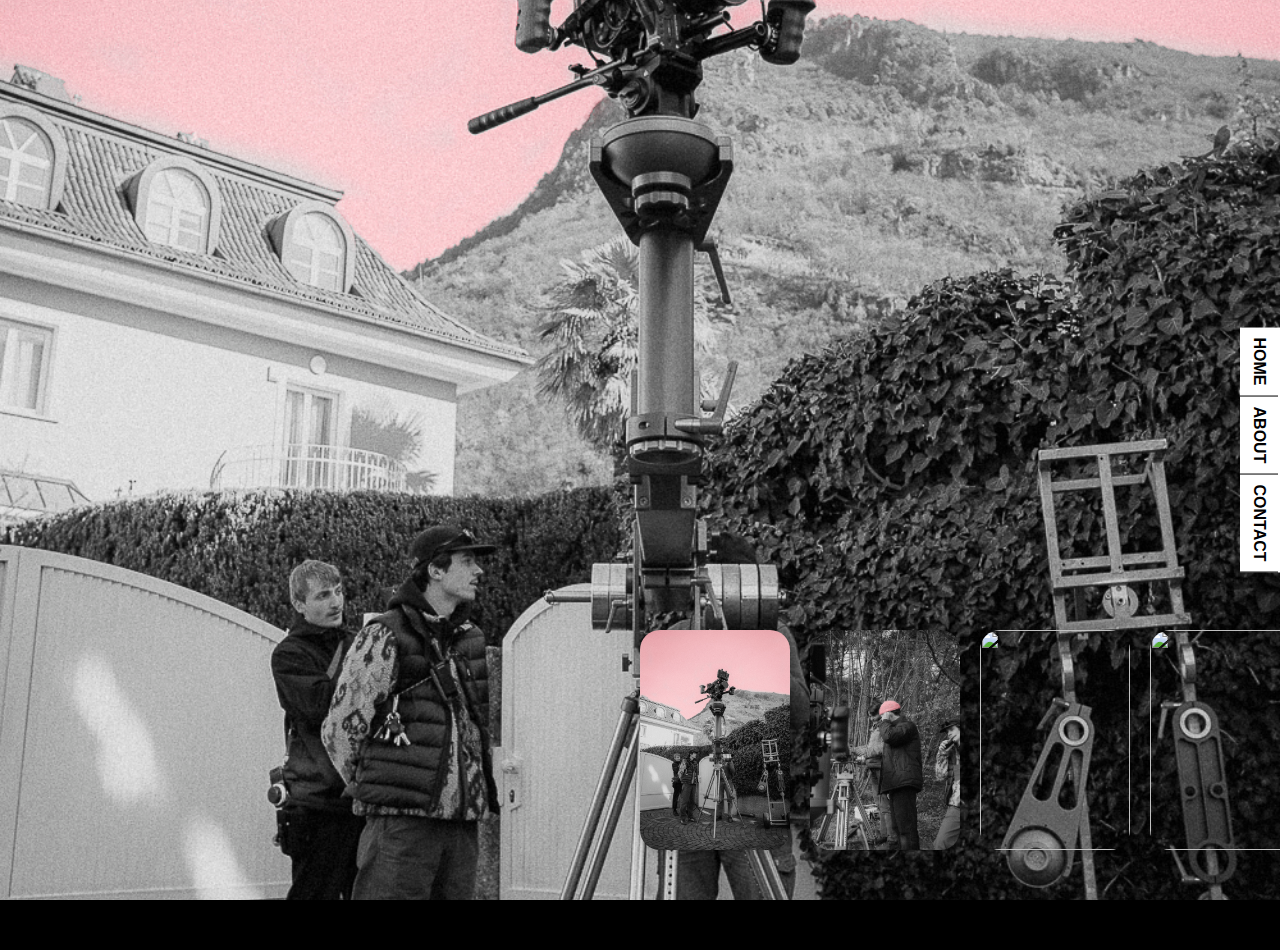
==== FromNowOn/HTML/index.html @ 8e1c519f "Add files via upload" ====
<!DOCTYPE html>
<html lang="en">
<head>
    <meta charset="UTF-8">
    <meta name="viewport" content="width=device-width, initial-scale=1.0">
    <title>Home</title>
    <link rel="stylesheet" href="../CSS/style.css">
    <link rel="icon" href="../IMG/logoFNO.png" type="image/png">
</head>
<body>

    <header>
        <aside class="sidebar">
            <a href="../HTML/index.html">HOME</a>
            <a href="../HTML/about.html">ABOUT</a>
            <a href="../HTML/contact.html">CONTACT</a>
        </aside>
    </header>

    <div class="slider">

        <div class="list">

            <div class="item">
                <img src="../IMG/img1.jpg" alt="">
                <div class="content">
                    <div class="title">MAGIC SLIDER</div>
                    <div class="type">FLOWER</div>
                    <div class="description">
                        Lorem ipsum dolor sit amet consectetur adipisicing elit. Deleniti temporibus quis eum consequuntur voluptate quae doloribus distinctio. Possimus, sed recusandae.
                    </div>
                </div>
            </div>

            <div class="item">
                <img src="../IMG/img2.jpg" alt="">
                <div class="content">
                    <div class="title">MAGIC SLIDER</div>
                    <div class="type">NATURE</div>
                    <div class="description">
                        Lorem ipsum dolor sit amet consectetur adipisicing elit. Deleniti temporibus quis eum consequuntur voluptate quae doloribus distinctio. Possimus, sed recusandae.
                    </div>
                </div>
            </div>

            <div class="item">
                <img src="../IMG/img3.jpg" alt="">
                <div class="content">
                    <div class="title">MAGIC SLIDER</div>
                    <div class="type">PLANT</div>
                    <div class="description">
                        Lorem ipsum dolor sit amet consectetur adipisicing elit. Deleniti temporibus quis eum consequuntur voluptate quae doloribus distinctio. Possimus, sed recusandae.
                    </div>
                </div>
            </div>

            <div class="item">
                <img src="../IMG/img4.jpg" alt="">
                <div class="content">
                    <div class="title">MAGIC SLIDER</div>
                    <div class="type">NATURE</div>
                    <div class="description">
                        Lorem ipsum dolor sit amet consectetur adipisicing elit. Deleniti temporibus quis eum consequuntur voluptate quae doloribus distinctio. Possimus, sed recusandae.
                    </div>
                </div>
            </div>

            <div class="item">
                <img src="../IMG/img5.jpg" alt="">
                <div class="content">
                    <div class="title">MAGIC SLIDER</div>
                    <div class="type">WATERFALL</div>
                    <div class="description">
                        Lorem ipsum dolor sit amet consectetur adipisicing elit. Deleniti temporibus quis eum consequuntur voluptate quae doloribus distinctio. Possimus, sed recusandae.
                    </div>
                </div>
            </div>

            <div class="item">
                <img src="../IMG/img6.jpg" alt="">
                <div class="content">
                    <div class="title">MAGIC SLIDER</div>
                    <div class="type">MOUNTAIN</div>
                    <div class="description">
                        Lorem ipsum dolor sit amet consectetur adipisicing elit. Deleniti temporibus quis eum consequuntur voluptate quae doloribus distinctio. Possimus, sed recusandae.
                    </div>
                </div>
            </div>

            <div class="item">
                <img src="../IMG/img7.jpg" alt="">
                <div class="content">
                    <div class="title">MAGIC SLIDER</div>
                    <div class="type">FOREST</div>
                    <div class="description">
                        Lorem ipsum dolor sit amet consectetur adipisicing elit. Deleniti temporibus quis eum consequuntur voluptate quae doloribus distinctio. Possimus, sed recusandae.
                    </div>
                </div>
            </div>

            <div class="item">
                <img src="../IMG/img8.jpg" alt="">
                <div class="content">
                    <div class="title">MAGIC SLIDER</div>
                    <div class="type">DESERT</div>
                    <div class="description">
                        Lorem ipsum dolor sit amet consectetur adipisicing elit. Deleniti temporibus quis eum consequuntur voluptate quae doloribus distinctio. Possimus, sed recusandae.
                    </div>
                </div>
            </div>

            <div class="item">
                <img src="../IMG/img9.jpg" alt="">
                <div class="content">
                    <div class="title">MAGIC SLIDER</div>
                    <div class="type">CITYSCAPE</div>
                    <div class="description">
                        Lorem ipsum dolor sit amet consectetur adipisicing elit. Deleniti temporibus quis eum consequuntur voluptate quae doloribus distinctio. Possimus, sed recusandae.
                    </div>
                </div>
            </div>

            <div class="item">
                <video class="media" src="../VID/vid1.mp4" controlsList="nodownload">
                    Your browser does not support the video tag.
                </video>
                <div class="content">
                    <div class="title">MAGIC SLIDER</div>
                    <div class="type">GALAXY</div>
                    <div class="description">
                        Lorem ipsum dolor sit amet consectetur adipisicing elit. Deleniti temporibus quis eum consequuntur voluptate quae doloribus distinctio. Possimus, sed recusandae.
                    </div>
                </div>
            </div>

            <div class="item">
                <video class="media" src="../VID/vid2.mp4" controlsList="nodownload">
                    Your browser does not support the video tag.
                </video>
                <div class="content">
                    <div class="title">MAGIC SLIDER</div>
                    <div class="type">GALAXY</div>
                    <div class="description">
                        Lorem ipsum dolor sit amet consectetur adipisicing elit. Deleniti temporibus quis eum consequuntur voluptate quae doloribus distinctio. Possimus, sed recusandae.
                    </div>
                </div>
            </div>

            <div class="item">
                <video class="media" src="../VID/vid3.mp4" controlsList="nodownload">
                    Your browser does not support the video tag.
                </video>
                <div class="content">
                    <div class="title">MAGIC SLIDER</div>
                    <div class="type">GALAXY</div>
                    <div class="description">
                        Lorem ipsum dolor sit amet consectetur adipisicing elit. Deleniti temporibus quis eum consequuntur voluptate quae doloribus distinctio. Possimus, sed recusandae.
                    </div>
                </div>
            </div>

            <div class="item">
                <video class="media" src="../VID/vid4.mp4" controlsList="nodownload">
                    Your browser does not support the video tag.
                </video>
                <div class="content">
                    <div class="title">MAGIC SLIDER</div>
                    <div class="type">GALAXY</div>
                    <div class="description">
                        Lorem ipsum dolor sit amet consectetur adipisicing elit. Deleniti temporibus quis eum consequuntur voluptate quae doloribus distinctio. Possimus, sed recusandae.
                    </div>
                </div>
            </div>

            <div class="item">
                <video class="media" src="../VID/vid5.mp4" controlsList="nodownload">
                    Your browser does not support the video tag.
                </video>
                <div class="content">
                    <div class="title">MAGIC SLIDER</div>
                    <div class="type">GALAXY</div>
                    <div class="description">
                        Lorem ipsum dolor sit amet consectetur adipisicing elit. Deleniti temporibus quis eum consequuntur voluptate quae doloribus distinctio. Possimus, sed recusandae.
                    </div>
                </div>
            </div>

        </div>

        <div class="thumbnail">
            <div class="item">
                <img src="../IMG/img1.jpg" alt="" 
                     data-description="Director: Philipp Silbernagl @philippsilbernagl<br>
                     Producer: Florian Schmidt @florian.schmidti<br>
                     DP: Sam Heuberger @visionofsam<br>
                     PA: Mirko Strozzega @mirkostrozzega<br>
                     AD: Christopher Kröll @christopherkroell<br>
                     AC: Moritz Holzinger @moritzholzinger<br>
                     Gaffer: Lukas Kahn @lukas.kahn<br>
                     Set Runner: Evelyn Widmann @evelyn.widmann<br>
                     BTS Photos: Mirko Strozzega @mirkostrozzega<br>
                     BTS Video: Majda Brecelj @majdabrecelj"
                     
                     data-description2="Cast: Chris Pitsch<br>
                     Cast: Hannes Frasnelli @hannesfrasnelli<br>                     
                     Editor: @moritzholzinger @philippsilbernagl<br>                     
                     Grading: @tsr7">
            </div>
            
        
            <div class="item">
                <img src="../IMG/img2.jpg" alt="" 
                data-description="Director: Philipp Silbernagl @philippsilbernagl<br>
                Producer: Florian Schmidt @florian.schmidti<br>
                DP: Sam Heuberger @visionofsam<br>
                PA: Mirko Strozzega @mirkostrozzega<br>
                AD: Christopher Kröll @christopherkroell<br>
                AC: Mor itz Holzinger @moritzholzinger<br>
                Gaffer: Lukas Kahn @lukas.kahn<br>
                Set Runner: Evelyn Widmann @evelyn.widmann<br>
                BTS Photos: Mirko Strozzega @mirkostrozzega<br>
                BTS Video: Majda Brecelj @majdabrecelj"
                
                data-description2="Cast: Chris Pitsch<br>
                Cast: Hannes Frasnelli @hannesfrasnelli<br>                     
                Editor: @moritzholzinger @philippsilbernagl<br>                     
                Grading: @tsr7">
            </div>
            <div class="item">
                <img src="../IMG/img3.jpg" alt="" 
                data-description="Director: Philipp Silbernagl @philippsilbernagl<br>
                Producer: Florian Schmidt @florian.schmidti<br>
                DP: Sam Heuberger @visionofsam<br>
                PA: Mirko Strozzega @mirkostrozzega<br>
                AD: Christopher Kröll @christopherkroell<br>
                AC: Moritz Holzinger @moritzholzinger<br>
                Gaffer: Lukas Kahn @lukas.kahn<br>
                Set Runner: Evelyn Widmann @evelyn.widmann<br>
                BTS Photos: Mirko Strozzega @mirkostrozzega<br>
                BTS Video: Majda Brecelj @majdabrecelj"
                
                data-description2="Cast: Chris Pitsch<br>
                Cast: Hannes Frasnelli @hannesfrasnelli<br>                     
                Editor: @moritzholzinger @philippsilbernagl<br>                     
                Grading: @tsr7">
            </div>
            <div class="item">
                <img src="../IMG/img4.jpg" alt="" 
                data-description="Director: Philipp Silbernagl @philippsilbernagl<br>
                Producer: Florian Schmidt @florian.schmidti<br>
                DP: Sam Heuberger @visionofsam<br>
                PA: Mirko Strozzega @mirkostrozzega<br>
                AD: Christopher Kröll @christopherkroell<br>
                AC: Moritz Holzinger @moritzholzinger<br>
                Gaffer: Lukas Kahn @lukas.kahn<br>
                Set Runner: Evelyn Widmann @evelyn.widmann<br>
                BTS Photos: Mirko Strozzega @mirkostrozzega<br>
                BTS Video: Majda Brecelj @majdabrecelj"
                
                data-description2="Cast: Chris Pitsch<br>
                Cast: Hannes Frasnelli @hannesfrasnelli<br>                     
                Editor: @moritzholzinger @philippsilbernagl<br>                     
                Grading: @tsr7">
            </div>
            <div class="item">
                <img src="../IMG/img5.jpg" alt="" 
                data-description="Director: Philipp Silbernagl @philippsilbernagl<br>
                Producer: Florian Schmidt @florian.schmidti<br>
                DP: Sam Heuberger @visionofsam<br>
                PA: Mirko Strozzega @mirkostrozzega<br>
                AD: Christopher Kröll @christopherkroell<br>
                AC: Moritz Holzinger @moritzholzinger<br>
                Gaffer: Lukas Kahn @lukas.kahn<br>
                Set Runner: Evelyn Widmann @evelyn.widmann<br>
                BTS Photos: Mirko Strozzega @mirkostrozzega<br>
                BTS Video: Majda Brecelj @majdabrecelj"
                
                data-description2="Cast: Chris Pitsch<br>
                Cast: Hannes Frasnelli @hannesfrasnelli<br>                     
                Editor: @moritzholzinger @philippsilbernagl<br>                     
                Grading: @tsr7">
            </div>
            <div class="item">
                <img src="../IMG/img6.jpg" alt="" 
                data-description="Director: Philipp Silbernagl @philippsilbernagl<br>
                Producer: Florian Schmidt @florian.schmidti<br>
                DP: Sam Heuberger @visionofsam<br>
                PA: Mirko Strozzega @mirkostrozzega<br>
                AD: Christopher Kröll @christopherkroell<br>
                AC: Moritz Holzinger @moritzholzinger<br>
                Gaffer: Lukas Kahn @lukas.kahn<br>
                Set Runner: Evelyn Widmann @evelyn.widmann<br>
                BTS Photos: Mirko Strozzega @mirkostrozzega<br>
                BTS ```html
                Video: Majda Brecelj @majdabrecelj"
                
                data-description2="Cast: Chris Pitsch<br>
                Cast: Hannes Frasnelli @hannesfrasnelli<br>                     
                Editor: @moritzholzinger @philippsilbernagl<br>                     
                Grading: @tsr7">
            </div>
            <div class="item">
                <img src="../IMG/img7.jpg" alt="" 
                data-description="Director: Philipp Silbernagl @philippsilbernagl<br>
                Producer: Florian Schmidt @florian.schmidti<br>
                DP: Sam Heuberger @visionofsam<br>
                PA: Mirko Strozzega @mirkostrozzega<br>
                AD: Christopher Kröll @christopherkroell<br>
                AC: Moritz Holzinger @moritzholzinger<br>
                Gaffer: Lukas Kahn @lukas.kahn<br>
                Set Runner: Evelyn Widmann @evelyn.widmann<br>
                BTS Photos: Mirko Strozzega @mirkostrozzega<br>
                BTS Video: Majda Brecelj @majdabrecelj"
                
                data-description2="Cast: Chris Pitsch<br>
                Cast: Hannes Frasnelli @hannesfrasnelli<br>                     
                Editor: @moritzholzinger @philippsilbernagl<br>                     
                Grading: @tsr7">
            </div>
            <div class="item">
                <img src="../IMG/img8.jpg" alt="" 
                data-description="Director: Philipp Silbernagl @philippsilbernagl<br>
                Producer: Florian Schmidt @florian.schmidti<br>
                DP: Sam Heuberger @visionofsam<br>
                PA: Mirko Strozzega @mirkostrozzega<br>
                AD: Christopher Kröll @christopherkroell<br>
                AC: Moritz Holzinger @moritzholzinger<br>
                Gaffer: Lukas Kahn @lukas.kahn<br>
                Set Runner: Evelyn Widmann @evelyn.widmann<br>
                BTS Photos: Mirko Strozzega @mirkostrozzega<br>
                BTS Video: Majda Brecelj @majdabrecelj"
                
                data-description2="Cast: Chris Pitsch<br>
                Cast: Hannes Frasnelli @hannesfrasnelli<br>                     
                Editor: @moritzholzinger @philippsilbernagl<br>                     
                Grading: @tsr7">
            </div>
            <div class="item">
                <img src="../IMG/img9.jpg" alt="" 
                data-description="Director: Philipp Silbernagl @philippsilbernagl<br>
                Producer: Florian Schmidt @florian.schmidti<br>
                DP: Sam Heuberger @visionofsam<br>
                PA: Mirko Strozzega @mirkostrozzega<br>
                AD: Christopher Kröll @christopherkroell<br>
                AC: Moritz Holzinger @moritzholzinger<br>
                Gaffer: Lukas Kahn @lukas.kahn<br>
                Set Runner: Evelyn Widmann @evelyn.widmann<br>
                BTS Photos: Mirko Strozzega @mirkostrozzega<br>
                BTS Video: Majda Brecelj @majdabrecelj"
                
                data-description2="Cast: Chris Pitsch<br>
                Cast: Hannes Frasnelli @hannesfrasnelli<br>                     
                Editor: @moritzholzinger @philippsilbernagl<br>                     
                Grading: @tsr7">
            </div>
            <div class="item">
                <video src="../VID/vid1.mp4" autoplay muted loop 
                data-description="Director: Philipp Silbernagl @philippsilbernagl<br>
                Producer: Florian Schmidt @florian.schmidti<br>
                DP: Sam Heuberger @visionofsam<br>
                PA: Mirko Strozzega @mirkostrozzega<br>
                AD: Christopher Kröll @christopherkroell<br>
                AC: Moritz Holzinger @moritzholzinger<br>
                Gaffer: Lukas Kahn @lukas.kahn<br>
                Set Runner: Evelyn Widmann @evelyn.widmann<br>
                BTS Photos: Mirko Strozzega @mirkostrozzega<br>
                BTS Video: Majda Brecelj @majdabrecelj"
                
                data-description2="Cast: Chris Pitsch<br>
                Cast: Hannes Frasnelli @hannesfrasnelli<br>                     
                Editor: @moritzholzinger @philippsilbernagl<br>                     
                Grading: @tsr7">
                </video>
            </div>
            <div class="item">
                <video src="../VID/vid2.mp4" autoplay muted loop 
                data-description="Director: Philipp Silbernagl @philippsilbernagl<br>
                Producer: Florian Schmidt @florian.schmidti<br>
                DP: Sam Heuberger @visionofsam<br>
                PA: Mirko Strozzega @mirkostrozzega<br>
                AD: Christopher Kröll @christopherkroell<br>
                AC: Moritz Holzinger @moritzholzinger<br>
                Gaffer: Lukas Kahn @lukas.kahn<br>
                Set Runner: Evelyn Widmann @evelyn.widmann<br>
                BTS Photos: Mirko Strozzega @mirkostrozzega<br>
                BTS Video: Majda Brecelj @majdabrecelj"
                
                data-description2="Cast: Chris Pitsch<br>
                Cast: Hannes Frasnelli @hannesfrasnelli<br>                     
                Editor: @moritzholzinger @philippsilbernagl<br>                     
                Grading: @tsr7">
                </video>
            </div>
            <div class="item">
                <video src="../VID/vid3.mp4" autoplay muted loop 
                data-description="Director: Philipp Silbernagl @philippsilbernagl<br>
                Producer: Florian Schmidt @florian.schmidti<br>
                DP: Sam Heuberger @visionofsam<br>
                PA: Mirko Strozzega @mirkostrozzega<br>
                AD: Christopher Kröll @christopherkroell<br>
                AC: Moritz Holzinger @moritzholzinger<br>
                Gaffer: Lukas Kahn @lukas.kahn<br>
                Set Runner: Evelyn Widmann @evelyn.widmann<br>
                BTS Photos: Mirko Strozzega @mirkostrozzega<br>
                BTS Video: Majda Brecelj @majdabrecelj"
                
                data-description2="Cast: Chris Pitsch<br>
                Cast: Hannes Frasnelli @hannesfrasnelli<br>                     
                Editor: @moritzholzinger @philippsilbernagl<br>                     
                Grading: @tsr7">
                </video>
            </div>
            <div class="item">
                <video src="../VID/vid4.mp4" autoplay muted loop 
                data-description="Director: Philipp Silbernagl @philippsilbernagl<br>
                Producer: Florian Schmidt @florian.schmidti<br>
                DP: Sam Heuberger @visionofsam<br>
                PA: Mirko Strozzega @mirkostrozzega<br>
                AD: Christopher Kröll @christopherkroell<br>
                AC: Moritz Holzinger @moritzholzinger<br>
                Gaffer: Lukas Kahn @lukas.kahn<br>
                Set Runner: Evelyn Widmann @evelyn.widmann<br>
                BTS Photos: Mirko Strozzega @mirkostrozzega<br>
                BTS Video: Majda Brecelj @majdabrecelj"
                
                data-description2="Cast: Chris Pitsch<br>
                Cast: Hannes Frasnelli @hannesfrasnelli<br>                     
                Editor: @moritzholzinger @philippsilbernagl<br>                     
                Grading: @tsr7">
                </video>
            </div>
            <div class="item">
                <video src="../VID/vid5.mp4" autoplay muted loop 
                data-description="Director: Philipp Silbernagl @philippsilbernagl<br>
                Producer: Florian Schmidt @florian.schmidti<br>
                DP: Sam Heuberger @visionofsam<br>
                PA: Mirko Strozzega @mirkostrozzega<br>
                AD: Christopher Kröll @christopherkroell<br>
                AC: Moritz Holzinger @moritzholzinger<br>
                Gaffer: Lukas Kahn @lukas.kahn<br>
                Set Runner: Evelyn Widmann @evelyn.widmann<br>
                BTS Photos: Mirko Strozzega @mirkostrozzega<br>
                BTS Video: Majda Brecelj @majdabrecelj"
                
                data-description2="Cast: Chris Pitsch<br>
                Cast: Hannes Frasnelli @hannesfrasnelli<br>                     
                Editor: @moritzholzinger @philippsilbernagl<br>                     
                Grading: @tsr7">
                </video>
            </div>
        </div>

    </div>

    <div class="overlay" style="display:none;">
        <button class="close-button"></button>
        <img class="EimagenProyectos1" src="" alt="Fullscreen Image" id="fullscreenImage">
        <video src="" controls style="display:none;"></video>
        <div class="overlay-description-container">
            <div class="overlay-description" id="description1"></div>
            <div class="overlay-description" id="description2"></div>
            <a href="tu_pagina.html" class="behind-the-scenes-button">Behind The Scenes</a>
        </div>
    </div>

    <script src="../JS/app.js"></script>
</body>

</html>
---- FromNowOn/CSS/style.css ----
@import url('https://fonts.googleapis.com/css2?family=Poppins:wght@100;400;500;600;700&display=swap');

body {
    
    margin: 0;
    background-color: #000;
    color: #eee;
    font-family: Poppins, sans-serif;    
    overflow: hidden;
} 

a {
    text-decoration: none;
}

header {
    width: 1140px;
    max-width: 80%;
    margin: auto;
    height: 50px;
    display: flex;
    align-items: center;
    position: relative;
    z-index: 100;
}

header a {
    color: #eee;
    margin-right: 5px;
    padding: 5px 10px;
    transition: 0.2s;
}

a.active {
    background: #14ff72cb;
    border-radius: 2px;
}

header a:hover {
    background: #14ff72cb;
    border-radius: 2px;
}

.slider {
    height: 100vh;
    width: 100%;
    overflow: hidden; 
}

.slider .list .item {
    width: 100%;
    height: 100%;
    position: absolute;
    inset: 0;
}

.slider .list .item img,
.slider .list .item video { 
    width: 100%;
    height: 100%;
    object-fit: cover;
}

.slider .list .item .content {
    position: absolute;
    top: 20%;
    width: 1140px;
    max-width: 80%;
    left: 50%;
    transform: translateX(-50%);
    padding-right: 30%;
    box-sizing: border-box;
    color: #fff;
    text-shadow: 0 5px 10px #0004;
}

.slider .list .item .content .title,
.slider .list .item .content .type {
    font-size: 5em;
    font-weight: bold;
    line-height: 1.3em;
}

.slider .list .item .type {
    color: #14ff72cb;
}

.slider .list .item .button {
    display: grid;
    grid-template-columns: repeat(2, 130px);
    grid-template-rows: 40px;
    gap: 5px;
    margin-top: 20px;
}

.slider .list .item .button button {
    border: none;
    background-color: #eee;
    font-family: Poppins;
    font-weight: 500;
    cursor: pointer;
    transition: 0.4s;
    letter-spacing: 2px;
}

.slider .list .item .button button:hover {
    letter-spacing: 3px;
}

.slider .list .item .button button:nth-child(2) {
    background-color: transparent;
    border: 1px solid #fff;
    color: #eee;
}

.thumbnail {
    position: absolute;
    bottom: 50px;
    left: 50%;
    width: max-content;
    z-index: 100;
    display: flex;
    gap: 20px;
}

.thumbnail .item {
    width: 150px;
    height: 220px;
    flex-shrink: 0;
    position: relative;
}

.thumbnail .item img,
.thumbnail .item video { 
    width: 100%;
    height: 100%;
    object-fit: cover;
    border-radius: 20px;
    box-shadow: 5px 0 15px rgba(0, 0, 0, 0.3);
    transition: transform 0.3s ease, box-shadow 0.3s ease;
}

.thumbnail .item video:hover,
.thumbnail .item img:hover {
    transform: scale(1.1);
    cursor: pointer;
    box-shadow: 0 4px 20px rgba(0, 0, 0, 0.5);
}

.nextPrevArrows {
    position: absolute;
    top: 80%;
    right: 52%;
    z-index: 100;
    width: 300px;
    max-width: 30%;
    display: flex;
    gap: 10px;
    align-items: center;
}

.nextPrevArrows button {
    width: 40px;
    height: 40px;
    border-radius: 50%;
    background-color: #14ff72cb;
    border: none;
    color: #fff;
    font-family: monospace;
    font-weight: bold;
    transition: .5s;
    cursor: pointer;
}

.nextPrevArrows button:hover {
    background-color: #fff;
    color: #000;
}

.slider .list .item:nth-child(1) {
    z-index: 1;
}

.slider .list .item:nth-child(1) .content .title,
.slider .list .item:nth-child(1) .content .type,
.slider .list .item:nth-child(1) .content .description,
.slider .list .item:nth-child(1) .content .buttons {
    transform: translateY(50px);
    filter: blur(20px);
    opacity: 0;
    animation: showContent .5s 1s linear 1 forwards;
}

@keyframes showContent {
    to {
        transform: translateY(0px);
        filter: blur(0px);
        opacity:  1;
    }
}

.slider .list .item:nth-child(1) .content .title {
    animation-delay: 0.4s !important;
}

.slider .list .item:nth-child(1) .content .type {
    animation-delay: 0.6s !important;
}

.slider .list .item:nth-child(1) .content .description {
    animation-delay: 0.8s !important;
}

.slider .list .item:nth-child(1) .content .buttons {
    animation-delay: 1s !important;
}

.slider.next .list .item:nth-child(1) img,
.slider.next .list .item:nth-child(1) video {
    width: 150px;
    height: 220px;
    position: absolute;
    bottom: 50px;
    left: 50%;
    border-radius: 30px;
    animation: showImage .5s linear 1 forwards;
}

@keyframes showImage {
    to {
        bottom: 0;
        left: 0;
        width: 100%;
        height: 100%;
        border-radius: 0;
    }
}

.slider.next .thumbnail .item:nth-last-child(1) {
    overflow: hidden;
    animation: showThumbnail .5s linear 1 forwards;
}

.slider.prev .list .item img,
.slider.prev .list .item video {
    z-index: 100;
}

@keyframes showThumbnail {
    from {
        width: 0;
        opacity: 0;
    }
}

.slider.next .thumbnail {
    animation: effectNext .5s linear 1 forwards;
}

@keyframes effectNext {
    from {
        transform: translateX(150px);
    }
}

.slider.prev .list .item:nth-child(2) {
    z-index: 2;
}

.slider.prev .list .item:nth-child(2) img,
.slider.prev .list .item:nth-child(2) video {
    animation: outFrame 0.5s linear 1 forwards;
    position: absolute;
    bottom: 0;
    left: 0;
}

@keyframes outFrame {
    to {
        width: 150px;
        height: 220px;
        bottom: 50px;
        left: 50%;
        border-radius: 20px;
    }
}

.slider.prev .thumbnail .item:nth-child(1) {
    overflow: hidden;
    opacity: 0;
    animation: showThumbnail .5s linear 1 forwards;
}

.slider.next .nextPrevArrows button,
.slider.prev .nextPrevArrows button {
    pointer-events: none;
}

.slider.prev .list .item:nth-child(2) .content .title,
.slider.prev .list .item:nth-child(2) .content .type,
.slider.prev .list .item:nth-child(2) .content .description,
.slider.prev .list .item:nth-child(2) .content .buttons {
    animation: contentOut 1.5s linear 1 forwards !important;
}

.overlay {
    position: fixed;
    top: 0;
    left: 0;
    width: 100%;
    height: 100%;
 background-color: rgba(0, 0, 0, 0.8); 
    display: flex;
    justify-content: center;
    align-items: center;
    flex-direction: column; 
    z-index: 1000; 
}

.overlay img {
    max-width: 70%;
    max-height: 70%;
    border-radius: 20px 20px 20px 20px !important;
    top: 5px;
    position: absolute; 
    margin: 20px auto 0;
    display: block;
    object-fit: contain;
}

.overlay video {
    width: 70%; 
    height: 70%;
    border-radius: 20px;
    top: 5px;
    position: absolute;
    margin: 20px auto 0;
    display: block;
}

.EimagenProyectos1 {
    width: 60% !important;
    height: auto;
}

.overlay-description-container {
    display: flex; 
    justify-content: space-between; 
    align-items: center; 
    margin-top: 15px; 
    align-items: flex-start;
    margin-top: auto; 
    bottom: 10px; 
    position: absolute;
    margin-bottom: 10px;
}

.overlay-description {
    font-size: 12px;
    color: #fff;
    text-align: left; 
    margin: 0; 
    max-width: 45%; 
}

.behind-the-scenes-button {
    margin-left: 15px; 
    padding: 10px 20px; 
    background-color: pink; 
    color: black; 
    border-radius: 25px; 
    text-align: center; 
    text-decoration: none; 
    font-weight: bold; 
    transition: background-color 0.3s; 
}

.close-button {
    position: absolute;
    top: 20px;
    right: 20px;
    background-color: #ff66b2; 
    border: none;
    color: #fff; 
    font-size: 24px; 
    cursor: pointer;
    border-radius: 50%; 
    padding: 10px 15px; 
    transition: background-color 0.3s, transform 0.3s; 
    box-shadow: 0 4px 10px rgba(0, 0, 0, 0.3); 
}

.close-button:hover {
    background-color: #ff4d94; 
    transform: scale(1.1); 
}


.media-container {
    width: 100%;
    height: 100%;
    position: relative;
}

.media-container img,
.media-container video {
    width: 100%;
    height: 100%;
    object-fit: cover;
    position: absolute;
    top: 0;
    left: 0;
}

.media {
    width: 100%;
    height: 100%;
    object-fit: cover;
    border-radius: 20px;
    box-shadow: 5px 0 15px rgba(0, 0, 0, 0.3);
    transition: transform 0.3s ease, box-shadow 0.3s ease;
}

.media:hover {
    transform: scale(1.05);
    cursor: pointer;
    box-shadow: 0 4px 20px rgba(0, 0, 0, 0.5);
}

.behind-the-scenes-button:hover {
    background-color: #ff66b2; 
}

.thumbnail .item img,
.thumbnail .item video {
    transition: transform 0.3s ease, box-shadow 0.3s ease; 
}

.thumbnail .item img:hover,
.thumbnail .item video:hover {
    transform: scale(1.1); 
    cursor: pointer; 
    box-shadow: 0 4px 20px rgba(0, 0, 0, 0.5); 
}

.sidebar {
    position: fixed;
    top: 50%;
    right: -0.24%;
    transform: translateY(-50%);
    display: flex;
    flex-direction: column;
    background-color: white;
    color: black;
    font-family: Arial, sans-serif;
    
}

.sidebar a {
    padding: 10px;
    text-decoration: none;
    color: black;
    writing-mode: vertical-rl;
    text-orientation: mixed;
    font-weight: bold;
    text-align: center;
    border-bottom: 1px solid black;
}

.sidebar a:hover {
    background-color: #ffacbc; 
}

@keyframes contentOut {
    to {
        transform: translateY(-150px);
        filter: blur(20px);
        opacity: 0;
    }
}

@media screen and (max-width: 678px) {
    .slider .list .item .content {
        padding-right: 0;
    }
    .slider .list .item .content .title {
        font-size: 50px;
    }
}

@import url('https://fonts.googleapis.com/css2?family=Poppins:wght@100;400;500;600;700&display=swap');

body {
    
    margin: 0;
    background-color: #000;
    color: #eee;
    font-family: Poppins, sans-serif;    
    overflow: hidden;
} 

a {
    text-decoration: none;
}

header {
    width: 1140px;
    max-width: 80%;
    margin: auto;
    height: 50px;
    display: flex;
    align-items: center;
    position: relative;
    z-index: 100;
}

header a {
    color: #eee;
    margin-right: 5px;
    padding: 5px 10px;
    transition: 0.2s;
}

a.active {
    background: #ffacbc;
    border-radius: 2px;
}

header a:hover {
    background: #ffacbc;
    border-radius: 2px;
}

.slider {
    height: 100vh;
    width: 100%;
    overflow: hidden; 
}

.slider .list .item {
    width: 100%;
    height: 100%;
    position: absolute;
    inset: 0;
}

.slider .list .item img,
.slider .list .item video {
    width: 100%;
    height: 100%;
    object-fit: cover;
}

.slider .list .item .content {
    position: absolute;
    top: 20%;
    width: 1140px;
    max-width: 80%;
    left: 50%;
    transform: translateX(-50%);
    padding-right: 30%;
    box-sizing: border-box;
    color: #fff;
    text-shadow: 0 5px 10px #0004;
}

.slider .list .item .content .title,
.slider .list .item .content .type {
    font-size: 5em;
    font-weight: bold;
    line-height: 1.3em;
}

.slider .list .item .type {
    color: #ffacbc;
}

.slider .list .item .button {
    display: grid;
    grid-template-columns: repeat(2, 130px);
    grid-template-rows: 40px;
    gap: 5px;
    margin-top: 20px;
}

.slider .list .item .button button {
    border: none;
    background-color: #eee;
    font-family: Poppins;
    font-weight: 500;
    cursor: pointer;
    transition: 0.4s;
    letter-spacing: 2px;
}

.slider .list .item .button button:hover {
    letter-spacing: 3px;
}

.slider .list .item .button button:nth-child(2) {
    background-color: transparent;
    border: 1px solid #fff;
    color: #eee;
}

.thumbnail {
    position: absolute;
    bottom: 50px;
    left: 50%;
    width: max-content;
    z-index: 100;
    display: flex;
    gap: 20px;
}

.thumbnail .item {
    width: 150px;
    height: 220px;
    flex-shrink: 0;
    position: relative;
}

.thumbnail .item img,
.thumbnail .item video {
    width: 100%;
    height: 100%;
    object-fit: cover;
    border-radius: 20px;
    box-shadow: 5px 0 15px rgba(0, 0, 0, 0.3);
    transition: transform 0.3s ease, box-shadow 0.3s ease;
}

.thumbnail .item video:hover,
.thumbnail .item img:hover {
    transform: scale(1.1);
    cursor: pointer;
    box-shadow: 0 4px 20px rgba(0, 0, 0, 0.5);
}

.nextPrevArrows {
    position: absolute;
    top: 80%;
    right: 52%;
    z-index: 100;
    width: 300px;
    max-width: 30%;
    display: flex;
    gap: 10px;
    align-items: center;
}

.nextPrevArrows button {
    width: 40px;
    height: 40px;
    border-radius: 50%;
    background-color: #ffacbc;
    border: none;
    color: #fff;
    font-family: monospace;
    font-weight: bold;
    transition: .5s;
    cursor: pointer;
}

.nextPrevArrows button:hover {
    background-color: #fff;
    color: #000;
}

.slider .list .item:nth-child(1) {
    z-index: 1;
}

.slider .list .item:nth-child(1) .content .title,
.slider .list .item:nth-child(1) .content .type,
.slider .list .item:nth-child(1) .content .description,
.slider .list .item:nth-child(1) .content .buttons {
    transform: translateY(50px);
    filter: blur(20px);
    opacity: 0;
    animation: showContent .5s 1s linear 1 forwards;
}

@keyframes showContent {
    to {
        transform: translateY(0px);
        filter: blur(0px);
        opacity:  1;
    }
}

.slider .list .item:nth-child(1) .content .title {
    animation-delay: 0.4s !important;
}

.slider .list .item:nth-child(1) .content .type {
    animation-delay: 0.6s !important;
}

.slider .list .item:nth-child(1) .content .description {
    animation-delay: 0.8s !important;
}

.slider .list .item:nth-child(1) .content .buttons {
    animation-delay: 1s !important;
}

.slider.next .list .item:nth-child(1) img,
.slider.next .list .item:nth-child(1) video {
    width: 150px;
    height: 220px;
    position: absolute;
    bottom: 50px;
    left: 50%;
    border-radius: 30px;
    animation: showImage .5s linear 1 forwards;
}

@keyframes showImage {
    to {
        bottom: 0;
        left: 0;
        width: 100%;
        height: 100%;
        border-radius: 0;
    }
}

.slider.next .thumbnail .item:nth-last-child(1) {
    overflow: hidden;
    animation: showThumbnail .5s linear 1 forwards;
}

.slider.prev .list .item img,
.slider.prev .list .item video {
    z-index: 100;
}

@keyframes showThumbnail {
    from {
        width: 0;
        opacity: 0;
    }
}

.slider.next .thumbnail {
    animation: effectNext .5s linear 1 forwards;
}

@keyframes effectNext {
    from {
        transform: translateX(150px);
    }
}

.slider.prev .list .item:nth-child(2) {
    z-index: 2;
}

.slider.prev .list .item:nth-child(2) img,
.slider.prev .list .item:nth-child(2) video {
    animation: outFrame 0.5s linear 1 forwards;
    position: absolute;
    bottom: 0;
    left: 0;
}

@keyframes outFrame {
    to {
        width: 150px;
        height: 220px;
        bottom: 50px;
        left: 50%;
        border-radius: 20px;
    }
}

.slider.prev .thumbnail .item:nth-child(1) {
    overflow: hidden;
    opacity: 0;
    animation: showThumbnail .5s linear 1 forwards;
}

.slider.next .nextPrevArrows button,
.slider.prev .nextPrevArrows button {
    pointer-events: none;
}

.slider.prev .list .item:nth-child(2) .content .title,
.slider.prev .list .item:nth-child(2) .content .type,
.slider.prev .list .item:nth-child(2) .content .description,
.slider.prev .list .item:nth-child(2) .content .buttons {
    animation: contentOut 1.5s linear 1 forwards !important;
}

.overlay {
    position: fixed;
    top: 0;
    left: 0;
    width: 100%;
    height: 100%;
 background-color: rgba(0, 0, 0, 0.8); 
    display: flex;
    justify-content: center;
    align-items: center;
    flex-direction: column; 
    z-index: 1000; 
}

.overlay img {
    max-width: 70%;
    max-height: 70%;
    border-radius: 20px 20px 20px 20px !important;
    top: 5px;
    position: absolute;
    margin: 20px auto 0;
    display: block;
    object-fit: contain;
}

.overlay video {
    width: 70%;
    height: 70%;
    border-radius: 20px;
    top: 5px;
    position: absolute;
    margin: 20px auto 0;
    display: block;
}

.EimagenProyectos1 {
    width: 60% !important;
    height: auto;
}

.overlay-description-container {
    display: flex; 
    justify-content: space-between; 
    align-items: center; 
    margin-top: 15px; 
    align-items: flex-start;
    margin-top: auto;
    bottom: 10px;
    position: absolute;
    margin-bottom: 10px;
}

.overlay-description {
    font-size: 12px;
    color: #fff;
    text-align: left; 
    margin: 0; 
    max-width: 45%; 
}

.behind-the-scenes-button {
    margin-left: 15px; 
    padding: 10px 20px; 
    background-color: #ffacbc; 
    color: black; 
    border-radius: 25px; 
    text-align: center; 
    text-decoration: none; 
    font-weight: bold; 
    transition: background-color 0.3s; 
}

.media-container {
    width: 100%;
    height: 100%;
    position: relative;
}

.media-container img,
.media-container video {
    width: 100%;
    height: 100%;
    object-fit: cover;
    position: absolute;
    top: 0;
    left: 0;
}

.media {
    width: 100%;
    height: 100%;
    object-fit: cover;
    border-radius: 20px;
    box-shadow: 5px 0 15px rgba(0, 0, 0, 0.3);
    transition: transform 0.3s ease, box-shadow 0.3s ease;
}

.media:hover {
    transform: scale(1.05);
    cursor: pointer;
    box-shadow: 0 4px 20px rgba(0, 0, 0, 0.5);
}

.behind-the-scenes-button:hover {
    background-color: white; 
}

.thumbnail .item img,
.thumbnail .item video {
    transition: transform 0.3s ease, box-shadow 0.3s ease; 
}

.thumbnail .item img:hover,
.thumbnail .item video:hover {
    transform: scale(1.1); 
    cursor: pointer; 
    box-shadow: 0 4px 20px rgba(0, 0, 0, 0.5); 
}

.sidebar {
    position: fixed;
    top: 50%;
    right: -0.24%;
    transform: translateY(-50%);
    display: flex;
    flex-direction: column;
    background-color: white;
    color: black;
    font-family: Arial, sans-serif;
    
}

.sidebar a {
    padding: 10px;
    text-decoration: none;
    color: black;
    writing-mode: vertical-rl;
    text-orientation: mixed;
    font-weight: bold;
    text-align: center;
    border-bottom: 1px solid black;
}

.sidebar a:hover {
    background-color: #ffacbc; 
}

@keyframes contentOut {
    to {
        transform: translateY(-150px);
        filter: blur(20px);
        opacity: 0;
    }
}

@media screen and (max-width: 678px) {
    .slider .list .item .content {
        padding-right: 0;
    }
    .slider .list .item .content .title {
        font-size: 50px;
    }

}
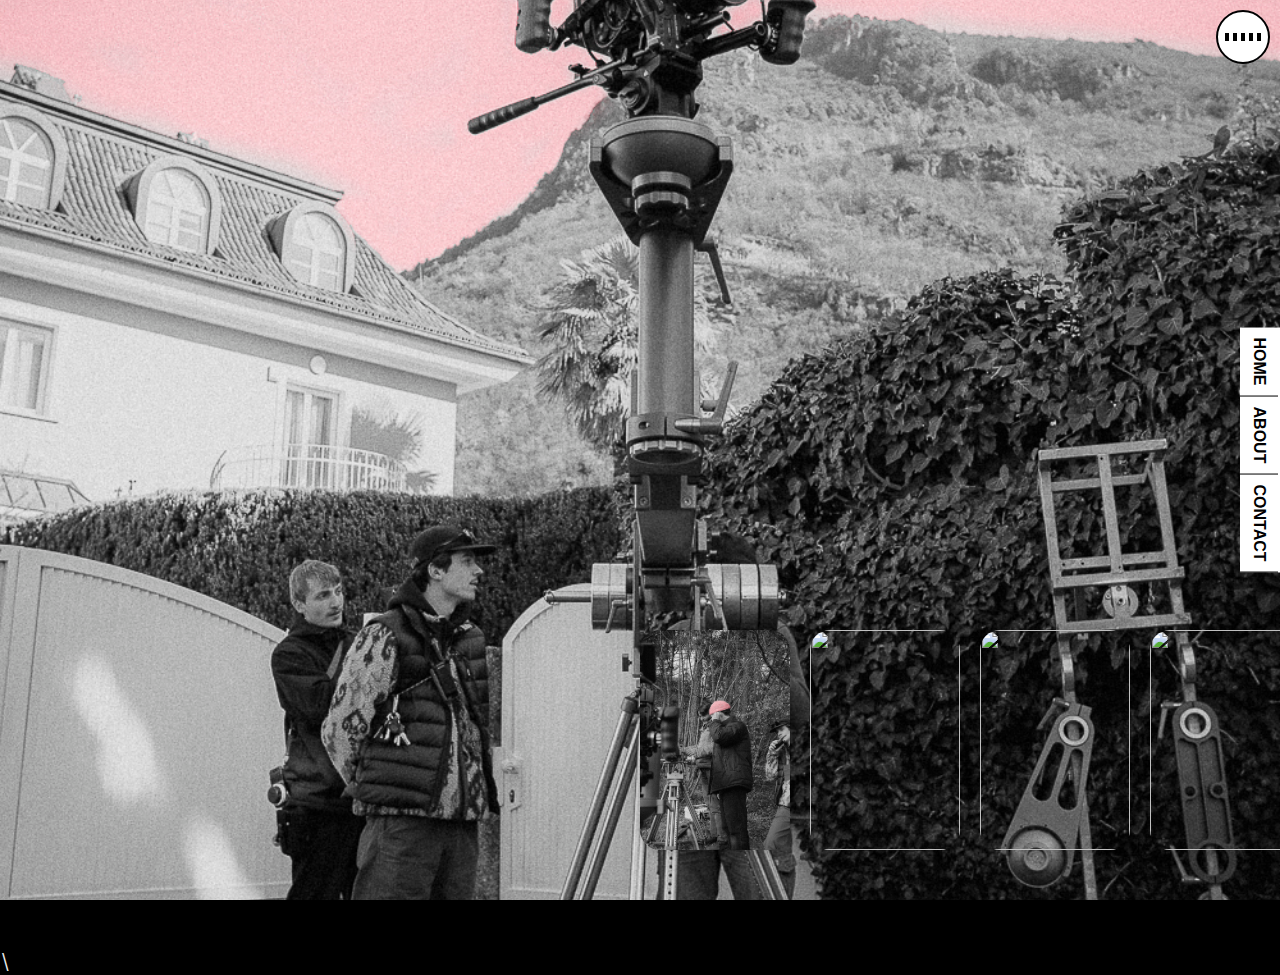
==== commit ec1462f4: "." ====
--- a/FromNowOn/HTML/index.html
+++ b/FromNowOn/HTML/index.html
@@ -463,7 +463,10 @@
         </div>
     </div>
 
-    <script src="../JS/app.js"></script>
+    <script src="../JS/app.js"></script>\
+    <script src="../JS/audioManager.js"></script>
+    
+
 </body>
 
 </html>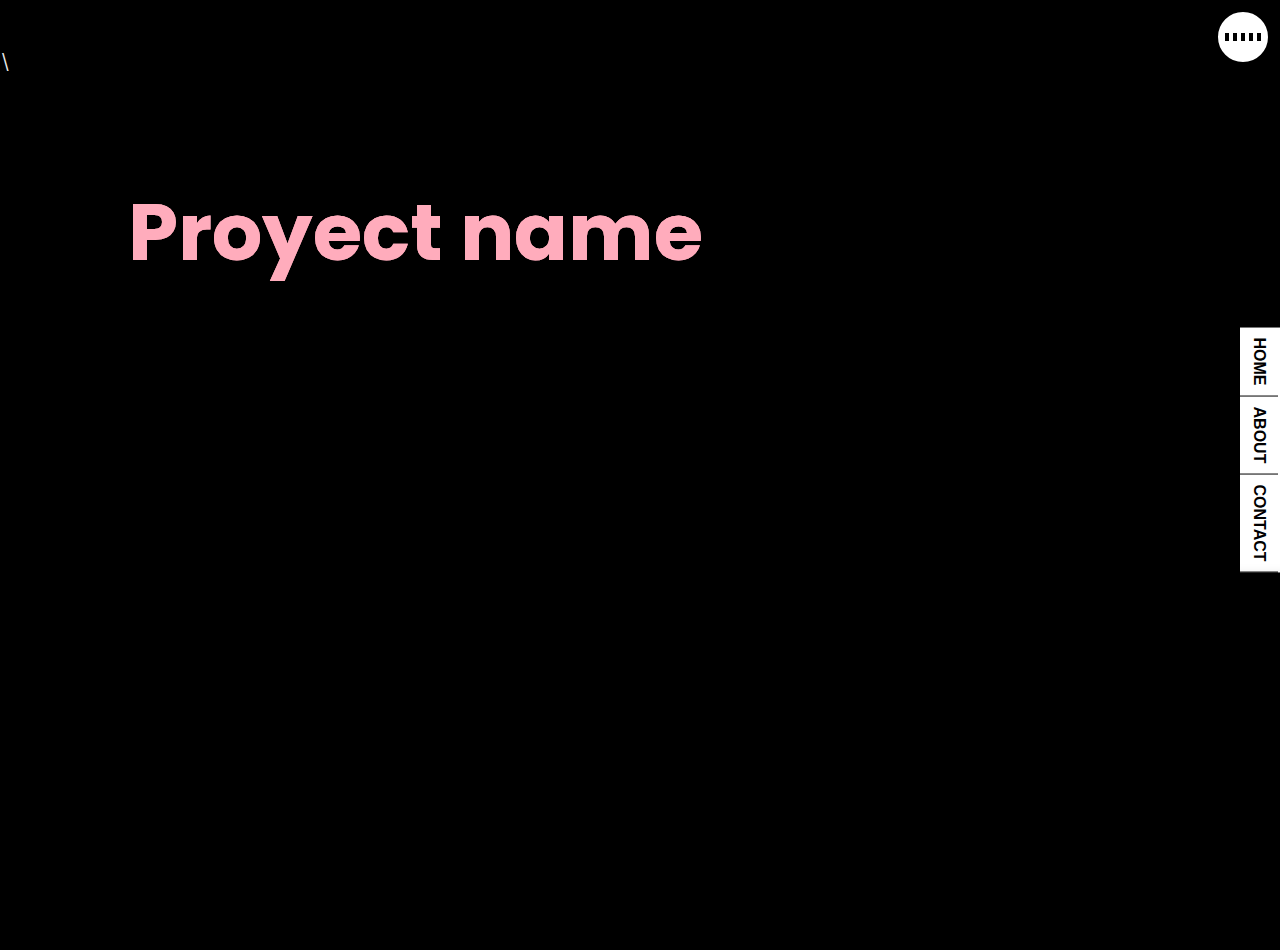
==== commit 4597cd70: "Descripción de los cambios realizados" ====
--- a/FromNowOn/HTML/index.html
+++ b/FromNowOn/HTML/index.html
@@ -22,212 +22,39 @@
         <div class="list">
 
             <div class="item">
-                <img src="../IMG/img1.jpg" alt="">
-                <div class="content">
-                    <div class="title">MAGIC SLIDER</div>
-                    <div class="type">FLOWER</div>
-                    <div class="description">
-                        Lorem ipsum dolor sit amet consectetur adipisicing elit. Deleniti temporibus quis eum consequuntur voluptate quae doloribus distinctio. Possimus, sed recusandae.
-                    </div>
-                </div>
-            </div>
-
-            <div class="item">
-                <img src="../IMG/img2.jpg" alt="">
-                <div class="content">
-                    <div class="title">MAGIC SLIDER</div>
-                    <div class="type">NATURE</div>
-                    <div class="description">
-                        Lorem ipsum dolor sit amet consectetur adipisicing elit. Deleniti temporibus quis eum consequuntur voluptate quae doloribus distinctio. Possimus, sed recusandae.
-                    </div>
-                </div>
-            </div>
-
-            <div class="item">
-                <img src="../IMG/img3.jpg" alt="">
-                <div class="content">
-                    <div class="title">MAGIC SLIDER</div>
-                    <div class="type">PLANT</div>
-                    <div class="description">
-                        Lorem ipsum dolor sit amet consectetur adipisicing elit. Deleniti temporibus quis eum consequuntur voluptate quae doloribus distinctio. Possimus, sed recusandae.
-                    </div>
-                </div>
-            </div>
-
-            <div class="item">
-                <img src="../IMG/img4.jpg" alt="">
-                <div class="content">
-                    <div class="title">MAGIC SLIDER</div>
-                    <div class="type">NATURE</div>
-                    <div class="description">
-                        Lorem ipsum dolor sit amet consectetur adipisicing elit. Deleniti temporibus quis eum consequuntur voluptate quae doloribus distinctio. Possimus, sed recusandae.
-                    </div>
-                </div>
-            </div>
-
-            <div class="item">
-                <img src="../IMG/img5.jpg" alt="">
-                <div class="content">
-                    <div class="title">MAGIC SLIDER</div>
-                    <div class="type">WATERFALL</div>
-                    <div class="description">
-                        Lorem ipsum dolor sit amet consectetur adipisicing elit. Deleniti temporibus quis eum consequuntur voluptate quae doloribus distinctio. Possimus, sed recusandae.
-                    </div>
-                </div>
-            </div>
-
-            <div class="item">
-                <img src="../IMG/img6.jpg" alt="">
-                <div class="content">
-                    <div class="title">MAGIC SLIDER</div>
-                    <div class="type">MOUNTAIN</div>
-                    <div class="description">
-                        Lorem ipsum dolor sit amet consectetur adipisicing elit. Deleniti temporibus quis eum consequuntur voluptate quae doloribus distinctio. Possimus, sed recusandae.
-                    </div>
-                </div>
-            </div>
-
-            <div class="item">
-                <img src="../IMG/img7.jpg" alt="">
-                <div class="content">
-                    <div class="title">MAGIC SLIDER</div>
-                    <div class="type">FOREST</div>
-                    <div class="description">
-                        Lorem ipsum dolor sit amet consectetur adipisicing elit. Deleniti temporibus quis eum consequuntur voluptate quae doloribus distinctio. Possimus, sed recusandae.
-                    </div>
-                </div>
-            </div>
-
-            <div class="item">
-                <img src="../IMG/img8.jpg" alt="">
-                <div class="content">
-                    <div class="title">MAGIC SLIDER</div>
-                    <div class="type">DESERT</div>
-                    <div class="description">
-                        Lorem ipsum dolor sit amet consectetur adipisicing elit. Deleniti temporibus quis eum consequuntur voluptate quae doloribus distinctio. Possimus, sed recusandae.
-                    </div>
-                </div>
-            </div>
-
-            <div class="item">
-                <img src="../IMG/img9.jpg" alt="">
-                <div class="content">
-                    <div class="title">MAGIC SLIDER</div>
-                    <div class="type">CITYSCAPE</div>
-                    <div class="description">
-                        Lorem ipsum dolor sit amet consectetur adipisicing elit. Deleniti temporibus quis eum consequuntur voluptate quae doloribus distinctio. Possimus, sed recusandae.
-                    </div>
-                </div>
-            </div>
-
-            <div class="item">
                 <video class="media" src="../VID/vid1.mp4" controlsList="nodownload">
-                    Your browser does not support the video tag.
                 </video>
                 <div class="content">
-                    <div class="title">MAGIC SLIDER</div>
-                    <div class="type">GALAXY</div>
-                    <div class="description">
-                        Lorem ipsum dolor sit amet consectetur adipisicing elit. Deleniti temporibus quis eum consequuntur voluptate quae doloribus distinctio. Possimus, sed recusandae.
-                    </div>
+                    <div class="type">Proyect name</div>
                 </div>
             </div>
 
             <div class="item">
                 <video class="media" src="../VID/vid2.mp4" controlsList="nodownload">
-                    Your browser does not support the video tag.
                 </video>
                 <div class="content">
-                    <div class="title">MAGIC SLIDER</div>
-                    <div class="type">GALAXY</div>
-                    <div class="description">
-                        Lorem ipsum dolor sit amet consectetur adipisicing elit. Deleniti temporibus quis eum consequuntur voluptate quae doloribus distinctio. Possimus, sed recusandae.
-                    </div>
+                    <div class="type">Proyect name</div>
                 </div>
             </div>
 
             <div class="item">
                 <video class="media" src="../VID/vid3.mp4" controlsList="nodownload">
-                    Your browser does not support the video tag.
                 </video>
                 <div class="content">
-                    <div class="title">MAGIC SLIDER</div>
-                    <div class="type">GALAXY</div>
-                    <div class="description">
-                        Lorem ipsum dolor sit amet consectetur adipisicing elit. Deleniti temporibus quis eum consequuntur voluptate quae doloribus distinctio. Possimus, sed recusandae.
-                    </div>
-                </div>
-            </div>
-
-            <div class="item">
-                <video class="media" src="../VID/vid4.mp4" controlsList="nodownload">
-                    Your browser does not support the video tag.
-                </video>
-                <div class="content">
-                    <div class="title">MAGIC SLIDER</div>
-                    <div class="type">GALAXY</div>
-                    <div class="description">
-                        Lorem ipsum dolor sit amet consectetur adipisicing elit. Deleniti temporibus quis eum consequuntur voluptate quae doloribus distinctio. Possimus, sed recusandae.
-                    </div>
-                </div>
-            </div>
-
-            <div class="item">
-                <video class="media" src="../VID/vid5.mp4" controlsList="nodownload">
-                    Your browser does not support the video tag.
-                </video>
-                <div class="content">
-                    <div class="title">MAGIC SLIDER</div>
-                    <div class="type">GALAXY</div>
-                    <div class="description">
-                        Lorem ipsum dolor sit amet consectetur adipisicing elit. Deleniti temporibus quis eum consequuntur voluptate quae doloribus distinctio. Possimus, sed recusandae.
-                    </div>
+                    <div class="type">Proyect name</div>
                 </div>
             </div>
 
         </div>
 
         <div class="thumbnail">
+            
             <div class="item">
-                <img src="../IMG/img1.jpg" alt="" 
-                     data-description="Director: Philipp Silbernagl @philippsilbernagl<br>
-                     Producer: Florian Schmidt @florian.schmidti<br>
-                     DP: Sam Heuberger @visionofsam<br>
-                     PA: Mirko Strozzega @mirkostrozzega<br>
-                     AD: Christopher Kröll @christopherkroell<br>
-                     AC: Moritz Holzinger @moritzholzinger<br>
-                     Gaffer: Lukas Kahn @lukas.kahn<br>
-                     Set Runner: Evelyn Widmann @evelyn.widmann<br>
-                     BTS Photos: Mirko Strozzega @mirkostrozzega<br>
-                     BTS Video: Majda Brecelj @majdabrecelj"
-                     
-                     data-description2="Cast: Chris Pitsch<br>
-                     Cast: Hannes Frasnelli @hannesfrasnelli<br>                     
-                     Editor: @moritzholzinger @philippsilbernagl<br>                     
-                     Grading: @tsr7">
-            </div>
+                
+                <video src="../VID/vid1.mp4" autoplay muted loop
+                data-vimeo-url="https://player.vimeo.com/video/946135042?h=c72d845d62" 
+                style="max-width: 100%; max-height: 100%;"               
             
-        
-            <div class="item">
-                <img src="../IMG/img2.jpg" alt="" 
-                data-description="Director: Philipp Silbernagl @philippsilbernagl<br>
-                Producer: Florian Schmidt @florian.schmidti<br>
-                DP: Sam Heuberger @visionofsam<br>
-                PA: Mirko Strozzega @mirkostrozzega<br>
-                AD: Christopher Kröll @christopherkroell<br>
-                AC: Mor itz Holzinger @moritzholzinger<br>
-                Gaffer: Lukas Kahn @lukas.kahn<br>
-                Set Runner: Evelyn Widmann @evelyn.widmann<br>
-                BTS Photos: Mirko Strozzega @mirkostrozzega<br>
-                BTS Video: Majda Brecelj @majdabrecelj"
-                
-                data-description2="Cast: Chris Pitsch<br>
-                Cast: Hannes Frasnelli @hannesfrasnelli<br>                     
-                Editor: @moritzholzinger @philippsilbernagl<br>                     
-                Grading: @tsr7">
-            </div>
-            <div class="item">
-                <img src="../IMG/img3.jpg" alt="" 
                 data-description="Director: Philipp Silbernagl @philippsilbernagl<br>
                 Producer: Florian Schmidt @florian.schmidti<br>
                 DP: Sam Heuberger @visionofsam<br>
@@ -238,14 +65,19 @@
                 Set Runner: Evelyn Widmann @evelyn.widmann<br>
                 BTS Photos: Mirko Strozzega @mirkostrozzega<br>
                 BTS Video: Majda Brecelj @majdabrecelj"
-                
+            
                 data-description2="Cast: Chris Pitsch<br>
                 Cast: Hannes Frasnelli @hannesfrasnelli<br>                     
                 Editor: @moritzholzinger @philippsilbernagl<br>                     
                 Grading: @tsr7">
+                </video>
             </div>
+            
             <div class="item">
-                <img src="../IMG/img4.jpg" alt="" 
+                <video src="../VID/vid2.mp4" autoplay muted loop
+                data-vimeo-url="https://player.vimeo.com/video/946153736?h=9ae48d555f" 
+                style="max-width: 100%; max-height: 100%;"               
+            
                 data-description="Director: Philipp Silbernagl @philippsilbernagl<br>
                 Producer: Florian Schmidt @florian.schmidti<br>
                 DP: Sam Heuberger @visionofsam<br>
@@ -256,14 +88,19 @@
                 Set Runner: Evelyn Widmann @evelyn.widmann<br>
                 BTS Photos: Mirko Strozzega @mirkostrozzega<br>
                 BTS Video: Majda Brecelj @majdabrecelj"
-                
+            
                 data-description2="Cast: Chris Pitsch<br>
                 Cast: Hannes Frasnelli @hannesfrasnelli<br>                     
                 Editor: @moritzholzinger @philippsilbernagl<br>                     
                 Grading: @tsr7">
+                </video>
             </div>
+            
             <div class="item">
-                <img src="../IMG/img5.jpg" alt="" 
+                <video src="../VID/vid3.mp4" autoplay muted loop
+                data-vimeo-url="https://player.vimeo.com/video/946957753?h=91635e5392" 
+                style="max-width: 100%; max-height: 100%;"               
+            
                 data-description="Director: Philipp Silbernagl @philippsilbernagl<br>
                 Producer: Florian Schmidt @florian.schmidti<br>
                 DP: Sam Heuberger @visionofsam<br>
@@ -274,181 +111,13 @@
                 Set Runner: Evelyn Widmann @evelyn.widmann<br>
                 BTS Photos: Mirko Strozzega @mirkostrozzega<br>
                 BTS Video: Majda Brecelj @majdabrecelj"
-                
-                data-description2="Cast: Chris Pitsch<br>
-                Cast: Hannes Frasnelli @hannesfrasnelli<br>                     
-                Editor: @moritzholzinger @philippsilbernagl<br>                     
-                Grading: @tsr7">
-            </div>
-            <div class="item">
-                <img src="../IMG/img6.jpg" alt="" 
-                data-description="Director: Philipp Silbernagl @philippsilbernagl<br>
-                Producer: Florian Schmidt @florian.schmidti<br>
-                DP: Sam Heuberger @visionofsam<br>
-                PA: Mirko Strozzega @mirkostrozzega<br>
-                AD: Christopher Kröll @christopherkroell<br>
-                AC: Moritz Holzinger @moritzholzinger<br>
-                Gaffer: Lukas Kahn @lukas.kahn<br>
-                Set Runner: Evelyn Widmann @evelyn.widmann<br>
-                BTS Photos: Mirko Strozzega @mirkostrozzega<br>
-                BTS ```html
-                Video: Majda Brecelj @majdabrecelj"
-                
-                data-description2="Cast: Chris Pitsch<br>
-                Cast: Hannes Frasnelli @hannesfrasnelli<br>                     
-                Editor: @moritzholzinger @philippsilbernagl<br>                     
-                Grading: @tsr7">
-            </div>
-            <div class="item">
-                <img src="../IMG/img7.jpg" alt="" 
-                data-description="Director: Philipp Silbernagl @philippsilbernagl<br>
-                Producer: Florian Schmidt @florian.schmidti<br>
-                DP: Sam Heuberger @visionofsam<br>
-                PA: Mirko Strozzega @mirkostrozzega<br>
-                AD: Christopher Kröll @christopherkroell<br>
-                AC: Moritz Holzinger @moritzholzinger<br>
-                Gaffer: Lukas Kahn @lukas.kahn<br>
-                Set Runner: Evelyn Widmann @evelyn.widmann<br>
-                BTS Photos: Mirko Strozzega @mirkostrozzega<br>
-                BTS Video: Majda Brecelj @majdabrecelj"
-                
-                data-description2="Cast: Chris Pitsch<br>
-                Cast: Hannes Frasnelli @hannesfrasnelli<br>                     
-                Editor: @moritzholzinger @philippsilbernagl<br>                     
-                Grading: @tsr7">
-            </div>
-            <div class="item">
-                <img src="../IMG/img8.jpg" alt="" 
-                data-description="Director: Philipp Silbernagl @philippsilbernagl<br>
-                Producer: Florian Schmidt @florian.schmidti<br>
-                DP: Sam Heuberger @visionofsam<br>
-                PA: Mirko Strozzega @mirkostrozzega<br>
-                AD: Christopher Kröll @christopherkroell<br>
-                AC: Moritz Holzinger @moritzholzinger<br>
-                Gaffer: Lukas Kahn @lukas.kahn<br>
-                Set Runner: Evelyn Widmann @evelyn.widmann<br>
-                BTS Photos: Mirko Strozzega @mirkostrozzega<br>
-                BTS Video: Majda Brecelj @majdabrecelj"
-                
-                data-description2="Cast: Chris Pitsch<br>
-                Cast: Hannes Frasnelli @hannesfrasnelli<br>                     
-                Editor: @moritzholzinger @philippsilbernagl<br>                     
-                Grading: @tsr7">
-            </div>
-            <div class="item">
-                <img src="../IMG/img9.jpg" alt="" 
-                data-description="Director: Philipp Silbernagl @philippsilbernagl<br>
-                Producer: Florian Schmidt @florian.schmidti<br>
-                DP: Sam Heuberger @visionofsam<br>
-                PA: Mirko Strozzega @mirkostrozzega<br>
-                AD: Christopher Kröll @christopherkroell<br>
-                AC: Moritz Holzinger @moritzholzinger<br>
-                Gaffer: Lukas Kahn @lukas.kahn<br>
-                Set Runner: Evelyn Widmann @evelyn.widmann<br>
-                BTS Photos: Mirko Strozzega @mirkostrozzega<br>
-                BTS Video: Majda Brecelj @majdabrecelj"
-                
-                data-description2="Cast: Chris Pitsch<br>
-                Cast: Hannes Frasnelli @hannesfrasnelli<br>                     
-                Editor: @moritzholzinger @philippsilbernagl<br>                     
-                Grading: @tsr7">
-            </div>
-            <div class="item">
-                <video src="../VID/vid1.mp4" autoplay muted loop 
-                data-description="Director: Philipp Silbernagl @philippsilbernagl<br>
-                Producer: Florian Schmidt @florian.schmidti<br>
-                DP: Sam Heuberger @visionofsam<br>
-                PA: Mirko Strozzega @mirkostrozzega<br>
-                AD: Christopher Kröll @christopherkroell<br>
-                AC: Moritz Holzinger @moritzholzinger<br>
-                Gaffer: Lukas Kahn @lukas.kahn<br>
-                Set Runner: Evelyn Widmann @evelyn.widmann<br>
-                BTS Photos: Mirko Strozzega @mirkostrozzega<br>
-                BTS Video: Majda Brecelj @majdabrecelj"
-                
+            
                 data-description2="Cast: Chris Pitsch<br>
                 Cast: Hannes Frasnelli @hannesfrasnelli<br>                     
                 Editor: @moritzholzinger @philippsilbernagl<br>                     
                 Grading: @tsr7">
                 </video>
             </div>
-            <div class="item">
-                <video src="../VID/vid2.mp4" autoplay muted loop 
-                data-description="Director: Philipp Silbernagl @philippsilbernagl<br>
-                Producer: Florian Schmidt @florian.schmidti<br>
-                DP: Sam Heuberger @visionofsam<br>
-                PA: Mirko Strozzega @mirkostrozzega<br>
-                AD: Christopher Kröll @christopherkroell<br>
-                AC: Moritz Holzinger @moritzholzinger<br>
-                Gaffer: Lukas Kahn @lukas.kahn<br>
-                Set Runner: Evelyn Widmann @evelyn.widmann<br>
-                BTS Photos: Mirko Strozzega @mirkostrozzega<br>
-                BTS Video: Majda Brecelj @majdabrecelj"
-                
-                data-description2="Cast: Chris Pitsch<br>
-                Cast: Hannes Frasnelli @hannesfrasnelli<br>                     
-                Editor: @moritzholzinger @philippsilbernagl<br>                     
-                Grading: @tsr7">
-                </video>
-            </div>
-            <div class="item">
-                <video src="../VID/vid3.mp4" autoplay muted loop 
-                data-description="Director: Philipp Silbernagl @philippsilbernagl<br>
-                Producer: Florian Schmidt @florian.schmidti<br>
-                DP: Sam Heuberger @visionofsam<br>
-                PA: Mirko Strozzega @mirkostrozzega<br>
-                AD: Christopher Kröll @christopherkroell<br>
-                AC: Moritz Holzinger @moritzholzinger<br>
-                Gaffer: Lukas Kahn @lukas.kahn<br>
-                Set Runner: Evelyn Widmann @evelyn.widmann<br>
-                BTS Photos: Mirko Strozzega @mirkostrozzega<br>
-                BTS Video: Majda Brecelj @majdabrecelj"
-                
-                data-description2="Cast: Chris Pitsch<br>
-                Cast: Hannes Frasnelli @hannesfrasnelli<br>                     
-                Editor: @moritzholzinger @philippsilbernagl<br>                     
-                Grading: @tsr7">
-                </video>
-            </div>
-            <div class="item">
-                <video src="../VID/vid4.mp4" autoplay muted loop 
-                data-description="Director: Philipp Silbernagl @philippsilbernagl<br>
-                Producer: Florian Schmidt @florian.schmidti<br>
-                DP: Sam Heuberger @visionofsam<br>
-                PA: Mirko Strozzega @mirkostrozzega<br>
-                AD: Christopher Kröll @christopherkroell<br>
-                AC: Moritz Holzinger @moritzholzinger<br>
-                Gaffer: Lukas Kahn @lukas.kahn<br>
-                Set Runner: Evelyn Widmann @evelyn.widmann<br>
-                BTS Photos: Mirko Strozzega @mirkostrozzega<br>
-                BTS Video: Majda Brecelj @majdabrecelj"
-                
-                data-description2="Cast: Chris Pitsch<br>
-                Cast: Hannes Frasnelli @hannesfrasnelli<br>                     
-                Editor: @moritzholzinger @philippsilbernagl<br>                     
-                Grading: @tsr7">
-                </video>
-            </div>
-            <div class="item">
-                <video src="../VID/vid5.mp4" autoplay muted loop 
-                data-description="Director: Philipp Silbernagl @philippsilbernagl<br>
-                Producer: Florian Schmidt @florian.schmidti<br>
-                DP: Sam Heuberger @visionofsam<br>
-                PA: Mirko Strozzega @mirkostrozzega<br>
-                AD: Christopher Kröll @christopherkroell<br>
-                AC: Moritz Holzinger @moritzholzinger<br>
-                Gaffer: Lukas Kahn @lukas.kahn<br>
-                Set Runner: Evelyn Widmann @evelyn.widmann<br>
-                BTS Photos: Mirko Strozzega @mirkostrozzega<br>
-                BTS Video: Majda Brecelj @majdabrecelj"
-                
-                data-description2="Cast: Chris Pitsch<br>
-                Cast: Hannes Frasnelli @hannesfrasnelli<br>                     
-                Editor: @moritzholzinger @philippsilbernagl<br>                     
-                Grading: @tsr7">
-                </video>
-            </div>
-        </div>
 
     </div>
 
--- a/FromNowOn/CSS/style.css
+++ b/FromNowOn/CSS/style.css
@@ -13,33 +13,6 @@
     text-decoration: none;
 }
 
-header {
-    width: 1140px;
-    max-width: 80%;
-    margin: auto;
-    height: 50px;
-    display: flex;
-    align-items: center;
-    position: relative;
-    z-index: 100;
-}
-
-header a {
-    color: #eee;
-    margin-right: 5px;
-    padding: 5px 10px;
-    transition: 0.2s;
-}
-
-a.active {
-    background: #14ff72cb;
-    border-radius: 2px;
-}
-
-header a:hover {
-    background: #14ff72cb;
-    border-radius: 2px;
-}
 
 .slider {
     height: 100vh;
@@ -82,41 +55,95 @@
 }
 
 .slider .list .item .type {
-    color: #14ff72cb;
-}
-
-.slider .list .item .button {
-    display: grid;
-    grid-template-columns: repeat(2, 130px);
-    grid-template-rows: 40px;
-    gap: 5px;
-    margin-top: 20px;
-}
-
-.slider .list .item .button button {
-    border: none;
-    background-color: #eee;
-    font-family: Poppins;
-    font-weight: 500;
-    cursor: pointer;
-    transition: 0.4s;
-    letter-spacing: 2px;
-}
-
-.slider .list .item .button button:hover {
-    letter-spacing: 3px;
-}
-
-.slider .list .item .button button:nth-child(2) {
-    background-color: transparent;
-    border: 1px solid #fff;
-    color: #eee;
-}
-
-.thumbnail {
+    color: #ffacbc;
+}
+
+.slider .list .item:nth-child(1) {
+    z-index: 1;
+}
+
+.slider .list .item:nth-child(1) .content .title,
+.slider .list .item:nth-child(1) .content .type,
+.slider .list .item:nth-child(1) .content .description,
+.slider .list .item:nth-child(1) .content .buttons {
+    transform: translateY(50px);
+    filter: blur(20px);
+    opacity: 0;
+    animation: showContent .5s 1s linear 1 forwards;
+}
+
+.slider .list .item:nth-child(1) .content .title {
+    animation-delay: 0.4s !important;
+}
+
+.slider .list .item:nth-child(1) .content .type {
+    animation-delay: 0.6s !important;
+}
+
+.slider .list .item:nth-child(1) .content .description {
+    animation-delay: 0.8s !important;
+}
+
+.slider .list .item:nth-child(1) .content .buttons {
+    animation-delay: 1s !important;
+}
+
+.slider.next .list .item:nth-child(1) img,
+.slider.next .list .item:nth-child(1) video {
+    width: 150px;
+    height: 220px;
     position: absolute;
     bottom: 50px;
     left: 50%;
+    border-radius: 30px;
+    animation: showImage .5s linear 1 forwards;
+}
+
+.slider.next .thumbnail .item:nth-last-child(1) {
+    overflow: hidden;
+    animation: showThumbnail .5s linear 1 forwards;
+}
+
+.slider.prev .list .item img,
+.slider.prev .list .item video {
+    z-index: 100;
+}
+
+.slider.next .thumbnail {
+    animation: effectNext .5s linear 1 forwards;
+}
+
+.slider.prev .list .item:nth-child(2) {
+    z-index: 2;
+}
+
+.slider.prev .list .item:nth-child(2) img,
+.slider.prev .list .item:nth-child(2) video {
+    animation: outFrame 0.5s linear 1 forwards;
+    position: absolute;
+    bottom: 0;
+    left: 0;
+}
+
+.slider.prev .thumbnail .item:nth-child(1) {
+    overflow: hidden;
+    opacity: 0;
+    animation: showThumbnail .5s linear 1 forwards;
+}
+
+.slider.prev .list .item:nth-child(2) .content .title,
+.slider.prev .list .item:nth-child(2) .content .type,
+.slider.prev .list .item:nth-child(2) .content .description,
+.slider.prev .list .item:nth-child(2) .content .buttons {
+    animation: contentOut 1.5s linear 1 forwards !important;
+}
+
+
+.thumbnail {
+    position: absolute;
+    bottom: 50px;
+    left: 50%;
+    transform: translateX(100px); 
     width: max-content;
     z-index: 100;
     display: flex;
@@ -124,8 +151,8 @@
 }
 
 .thumbnail .item {
-    width: 150px;
-    height: 220px;
+    width: 200px;
+    height: 270px;
     flex-shrink: 0;
     position: relative;
 }
@@ -147,49 +174,9 @@
     box-shadow: 0 4px 20px rgba(0, 0, 0, 0.5);
 }
 
-.nextPrevArrows {
-    position: absolute;
-    top: 80%;
-    right: 52%;
-    z-index: 100;
-    width: 300px;
-    max-width: 30%;
-    display: flex;
-    gap: 10px;
-    align-items: center;
-}
-
-.nextPrevArrows button {
-    width: 40px;
-    height: 40px;
-    border-radius: 50%;
-    background-color: #14ff72cb;
-    border: none;
-    color: #fff;
-    font-family: monospace;
-    font-weight: bold;
-    transition: .5s;
-    cursor: pointer;
-}
-
-.nextPrevArrows button:hover {
-    background-color: #fff;
-    color: #000;
-}
-
-.slider .list .item:nth-child(1) {
-    z-index: 1;
-}
-
-.slider .list .item:nth-child(1) .content .title,
-.slider .list .item:nth-child(1) .content .type,
-.slider .list .item:nth-child(1) .content .description,
-.slider .list .item:nth-child(1) .content .buttons {
-    transform: translateY(50px);
-    filter: blur(20px);
-    opacity: 0;
-    animation: showContent .5s 1s linear 1 forwards;
-}
+
+
+
 
 @keyframes showContent {
     to {
@@ -199,32 +186,6 @@
     }
 }
 
-.slider .list .item:nth-child(1) .content .title {
-    animation-delay: 0.4s !important;
-}
-
-.slider .list .item:nth-child(1) .content .type {
-    animation-delay: 0.6s !important;
-}
-
-.slider .list .item:nth-child(1) .content .description {
-    animation-delay: 0.8s !important;
-}
-
-.slider .list .item:nth-child(1) .content .buttons {
-    animation-delay: 1s !important;
-}
-
-.slider.next .list .item:nth-child(1) img,
-.slider.next .list .item:nth-child(1) video {
-    width: 150px;
-    height: 220px;
-    position: absolute;
-    bottom: 50px;
-    left: 50%;
-    border-radius: 30px;
-    animation: showImage .5s linear 1 forwards;
-}
 
 @keyframes showImage {
     to {
@@ -236,15 +197,7 @@
     }
 }
 
-.slider.next .thumbnail .item:nth-last-child(1) {
-    overflow: hidden;
-    animation: showThumbnail .5s linear 1 forwards;
-}
-
-.slider.prev .list .item img,
-.slider.prev .list .item video {
-    z-index: 100;
-}
+
 
 @keyframes showThumbnail {
     from {
@@ -253,9 +206,7 @@
     }
 }
 
-.slider.next .thumbnail {
-    animation: effectNext .5s linear 1 forwards;
-}
+
 
 @keyframes effectNext {
     from {
@@ -263,17 +214,7 @@
     }
 }
 
-.slider.prev .list .item:nth-child(2) {
-    z-index: 2;
-}
-
-.slider.prev .list .item:nth-child(2) img,
-.slider.prev .list .item:nth-child(2) video {
-    animation: outFrame 0.5s linear 1 forwards;
-    position: absolute;
-    bottom: 0;
-    left: 0;
-}
+
 
 @keyframes outFrame {
     to {
@@ -285,23 +226,8 @@
     }
 }
 
-.slider.prev .thumbnail .item:nth-child(1) {
-    overflow: hidden;
-    opacity: 0;
-    animation: showThumbnail .5s linear 1 forwards;
-}
-
-.slider.next .nextPrevArrows button,
-.slider.prev .nextPrevArrows button {
-    pointer-events: none;
-}
-
-.slider.prev .list .item:nth-child(2) .content .title,
-.slider.prev .list .item:nth-child(2) .content .type,
-.slider.prev .list .item:nth-child(2) .content .description,
-.slider.prev .list .item:nth-child(2) .content .buttons {
-    animation: contentOut 1.5s linear 1 forwards !important;
-}
+
+
 
 .overlay {
     position: fixed;
@@ -355,13 +281,7 @@
     margin-bottom: 10px;
 }
 
-.overlay-description {
-    font-size: 12px;
-    color: #fff;
-    text-align: left; 
-    margin: 0; 
-    max-width: 45%; 
-}
+
 
 .behind-the-scenes-button {
     margin-left: 15px; 
@@ -396,37 +316,6 @@
 }
 
 
-.media-container {
-    width: 100%;
-    height: 100%;
-    position: relative;
-}
-
-.media-container img,
-.media-container video {
-    width: 100%;
-    height: 100%;
-    object-fit: cover;
-    position: absolute;
-    top: 0;
-    left: 0;
-}
-
-.media {
-    width: 100%;
-    height: 100%;
-    object-fit: cover;
-    border-radius: 20px;
-    box-shadow: 5px 0 15px rgba(0, 0, 0, 0.3);
-    transition: transform 0.3s ease, box-shadow 0.3s ease;
-}
-
-.media:hover {
-    transform: scale(1.05);
-    cursor: pointer;
-    box-shadow: 0 4px 20px rgba(0, 0, 0, 0.5);
-}
-
 .behind-the-scenes-button:hover {
     background-color: #ff66b2; 
 }
@@ -490,14 +379,7 @@
 
 @import url('https://fonts.googleapis.com/css2?family=Poppins:wght@100;400;500;600;700&display=swap');
 
-body {
-    
-    margin: 0;
-    background-color: #000;
-    color: #eee;
-    font-family: Poppins, sans-serif;    
-    overflow: hidden;
-} 
+
 
 a {
     text-decoration: none;
@@ -521,165 +403,18 @@
     transition: 0.2s;
 }
 
+header a:hover {
+    background: #ffacbc;
+    border-radius: 2px;
+}
+
 a.active {
     background: #ffacbc;
     border-radius: 2px;
 }
 
-header a:hover {
-    background: #ffacbc;
-    border-radius: 2px;
-}
-
-.slider {
-    height: 100vh;
-    width: 100%;
-    overflow: hidden; 
-}
-
-.slider .list .item {
-    width: 100%;
-    height: 100%;
-    position: absolute;
-    inset: 0;
-}
-
-.slider .list .item img,
-.slider .list .item video {
-    width: 100%;
-    height: 100%;
-    object-fit: cover;
-}
-
-.slider .list .item .content {
-    position: absolute;
-    top: 20%;
-    width: 1140px;
-    max-width: 80%;
-    left: 50%;
-    transform: translateX(-50%);
-    padding-right: 30%;
-    box-sizing: border-box;
-    color: #fff;
-    text-shadow: 0 5px 10px #0004;
-}
-
-.slider .list .item .content .title,
-.slider .list .item .content .type {
-    font-size: 5em;
-    font-weight: bold;
-    line-height: 1.3em;
-}
-
-.slider .list .item .type {
-    color: #ffacbc;
-}
-
-.slider .list .item .button {
-    display: grid;
-    grid-template-columns: repeat(2, 130px);
-    grid-template-rows: 40px;
-    gap: 5px;
-    margin-top: 20px;
-}
-
-.slider .list .item .button button {
-    border: none;
-    background-color: #eee;
-    font-family: Poppins;
-    font-weight: 500;
-    cursor: pointer;
-    transition: 0.4s;
-    letter-spacing: 2px;
-}
-
-.slider .list .item .button button:hover {
-    letter-spacing: 3px;
-}
-
-.slider .list .item .button button:nth-child(2) {
-    background-color: transparent;
-    border: 1px solid #fff;
-    color: #eee;
-}
-
-.thumbnail {
-    position: absolute;
-    bottom: 50px;
-    left: 50%;
-    width: max-content;
-    z-index: 100;
-    display: flex;
-    gap: 20px;
-}
-
-.thumbnail .item {
-    width: 150px;
-    height: 220px;
-    flex-shrink: 0;
-    position: relative;
-}
-
-.thumbnail .item img,
-.thumbnail .item video {
-    width: 100%;
-    height: 100%;
-    object-fit: cover;
-    border-radius: 20px;
-    box-shadow: 5px 0 15px rgba(0, 0, 0, 0.3);
-    transition: transform 0.3s ease, box-shadow 0.3s ease;
-}
-
-.thumbnail .item video:hover,
-.thumbnail .item img:hover {
-    transform: scale(1.1);
-    cursor: pointer;
-    box-shadow: 0 4px 20px rgba(0, 0, 0, 0.5);
-}
-
-.nextPrevArrows {
-    position: absolute;
-    top: 80%;
-    right: 52%;
-    z-index: 100;
-    width: 300px;
-    max-width: 30%;
-    display: flex;
-    gap: 10px;
-    align-items: center;
-}
-
-.nextPrevArrows button {
-    width: 40px;
-    height: 40px;
-    border-radius: 50%;
-    background-color: #ffacbc;
-    border: none;
-    color: #fff;
-    font-family: monospace;
-    font-weight: bold;
-    transition: .5s;
-    cursor: pointer;
-}
-
-.nextPrevArrows button:hover {
-    background-color: #fff;
-    color: #000;
-}
-
-.slider .list .item:nth-child(1) {
-    z-index: 1;
-}
-
-.slider .list .item:nth-child(1) .content .title,
-.slider .list .item:nth-child(1) .content .type,
-.slider .list .item:nth-child(1) .content .description,
-.slider .list .item:nth-child(1) .content .buttons {
-    transform: translateY(50px);
-    filter: blur(20px);
-    opacity: 0;
-    animation: showContent .5s 1s linear 1 forwards;
-}
+
+
 
 @keyframes showContent {
     to {
@@ -689,32 +424,7 @@
     }
 }
 
-.slider .list .item:nth-child(1) .content .title {
-    animation-delay: 0.4s !important;
-}
-
-.slider .list .item:nth-child(1) .content .type {
-    animation-delay: 0.6s !important;
-}
-
-.slider .list .item:nth-child(1) .content .description {
-    animation-delay: 0.8s !important;
-}
-
-.slider .list .item:nth-child(1) .content .buttons {
-    animation-delay: 1s !important;
-}
-
-.slider.next .list .item:nth-child(1) img,
-.slider.next .list .item:nth-child(1) video {
-    width: 150px;
-    height: 220px;
-    position: absolute;
-    bottom: 50px;
-    left: 50%;
-    border-radius: 30px;
-    animation: showImage .5s linear 1 forwards;
-}
+
 
 @keyframes showImage {
     to {
@@ -726,15 +436,7 @@
     }
 }
 
-.slider.next .thumbnail .item:nth-last-child(1) {
-    overflow: hidden;
-    animation: showThumbnail .5s linear 1 forwards;
-}
-
-.slider.prev .list .item img,
-.slider.prev .list .item video {
-    z-index: 100;
-}
+
 
 @keyframes showThumbnail {
     from {
@@ -743,9 +445,7 @@
     }
 }
 
-.slider.next .thumbnail {
-    animation: effectNext .5s linear 1 forwards;
-}
+
 
 @keyframes effectNext {
     from {
@@ -753,17 +453,7 @@
     }
 }
 
-.slider.prev .list .item:nth-child(2) {
-    z-index: 2;
-}
-
-.slider.prev .list .item:nth-child(2) img,
-.slider.prev .list .item:nth-child(2) video {
-    animation: outFrame 0.5s linear 1 forwards;
-    position: absolute;
-    bottom: 0;
-    left: 0;
-}
+
 
 @keyframes outFrame {
     to {
@@ -775,23 +465,7 @@
     }
 }
 
-.slider.prev .thumbnail .item:nth-child(1) {
-    overflow: hidden;
-    opacity: 0;
-    animation: showThumbnail .5s linear 1 forwards;
-}
-
-.slider.next .nextPrevArrows button,
-.slider.prev .nextPrevArrows button {
-    pointer-events: none;
-}
-
-.slider.prev .list .item:nth-child(2) .content .title,
-.slider.prev .list .item:nth-child(2) .content .type,
-.slider.prev .list .item:nth-child(2) .content .description,
-.slider.prev .list .item:nth-child(2) .content .buttons {
-    animation: contentOut 1.5s linear 1 forwards !important;
-}
+
 
 .overlay {
     position: fixed;
@@ -836,22 +510,26 @@
 .overlay-description-container {
     display: flex; 
     justify-content: space-between; 
-    align-items: center; 
-    margin-top: 15px; 
-    align-items: flex-start;
-    margin-top: auto;
-    bottom: 10px;
-    position: absolute;
-    margin-bottom: 10px;
-}
-
-.overlay-description {
-    font-size: 12px;
-    color: #fff;
-    text-align: left; 
-    margin: 0; 
-    max-width: 45%; 
-}
+    gap: 30px; 
+    flex-wrap: wrap; 
+    padding: 20px; 
+}
+
+
+
+
+
+@media (max-width: 768px) {
+    .overlay-description-container {
+        flex-direction: column; 
+        gap: 20px; 
+    }
+
+    .overlay-description {
+        flex: none; 
+    }
+}
+
 
 .behind-the-scenes-button {
     margin-left: 15px; 
@@ -865,36 +543,8 @@
     transition: background-color 0.3s; 
 }
 
-.media-container {
-    width: 100%;
-    height: 100%;
-    position: relative;
-}
-
-.media-container img,
-.media-container video {
-    width: 100%;
-    height: 100%;
-    object-fit: cover;
-    position: absolute;
-    top: 0;
-    left: 0;
-}
-
-.media {
-    width: 100%;
-    height: 100%;
-    object-fit: cover;
-    border-radius: 20px;
-    box-shadow: 5px 0 15px rgba(0, 0, 0, 0.3);
-    transition: transform 0.3s ease, box-shadow 0.3s ease;
-}
-
-.media:hover {
-    transform: scale(1.05);
-    cursor: pointer;
-    box-shadow: 0 4px 20px rgba(0, 0, 0, 0.5);
-}
+
+
 
 .behind-the-scenes-button:hover {
     background-color: white; 
@@ -912,33 +562,6 @@
     box-shadow: 0 4px 20px rgba(0, 0, 0, 0.5); 
 }
 
-.sidebar {
-    position: fixed;
-    top: 50%;
-    right: -0.24%;
-    transform: translateY(-50%);
-    display: flex;
-    flex-direction: column;
-    background-color: white;
-    color: black;
-    font-family: Arial, sans-serif;
-    
-}
-
-.sidebar a {
-    padding: 10px;
-    text-decoration: none;
-    color: black;
-    writing-mode: vertical-rl;
-    text-orientation: mixed;
-    font-weight: bold;
-    text-align: center;
-    border-bottom: 1px solid black;
-}
-
-.sidebar a:hover {
-    background-color: #ffacbc; 
-}
 
 @keyframes contentOut {
     to {
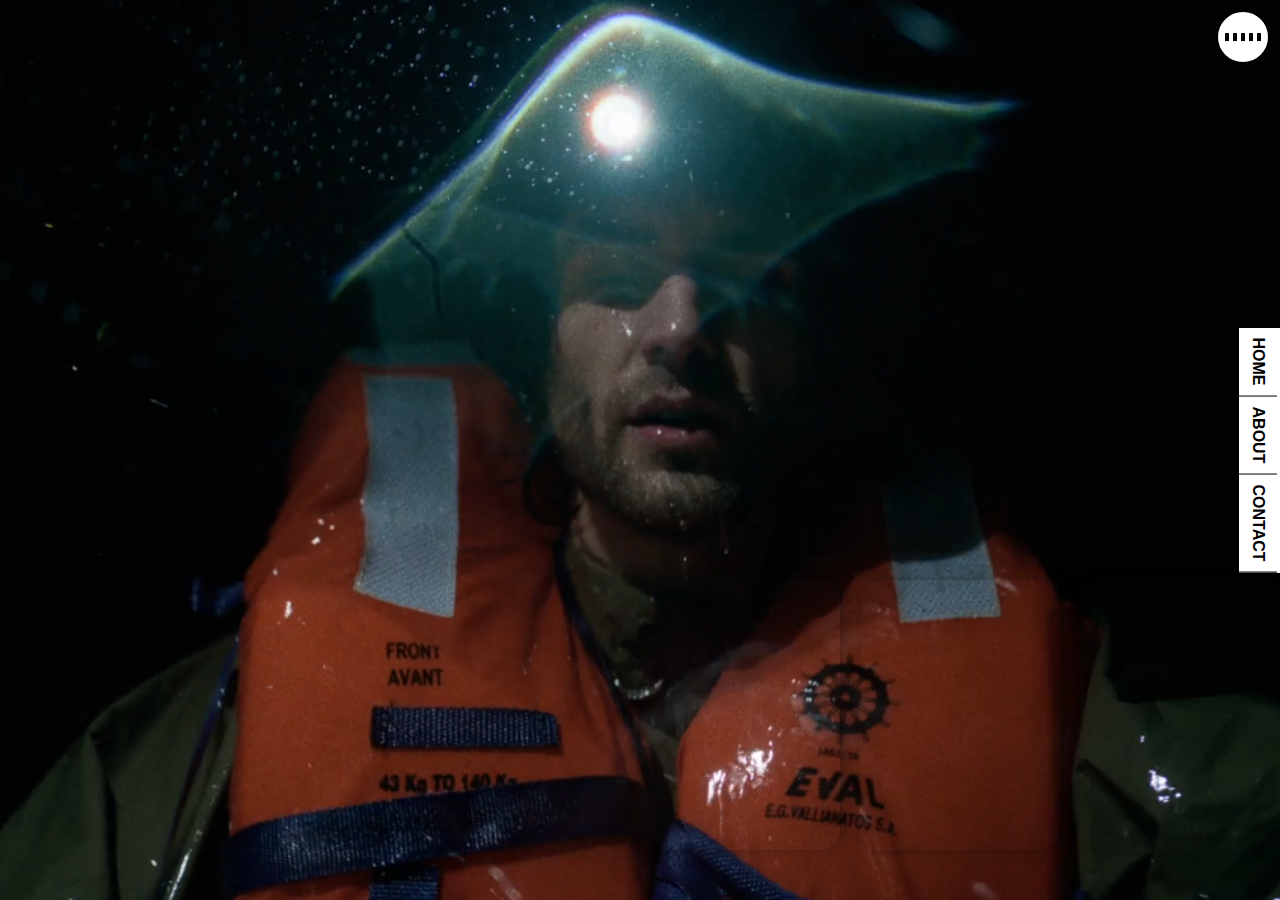
==== commit 96319661: "holi" ====
--- a/FromNowOn/HTML/index.html
+++ b/FromNowOn/HTML/index.html
@@ -22,26 +22,26 @@
         <div class="list">
 
             <div class="item">
-                <video class="media" src="../VID/vid1.mp4" controlsList="nodownload">
-                </video>
+                <img class="media" src="../IMG/marino.PNG" controlsList="nodownload">
+                </img>
                 <div class="content">
-                    <div class="type">Proyect name</div>
+                    <div class="type">Assiconsult Spot</div>
                 </div>
             </div>
 
             <div class="item">
-                <video class="media" src="../VID/vid2.mp4" controlsList="nodownload">
-                </video>
+                <img class="media" src="../IMG/persona.PNG" controlsList="nodownload">
+                </img>
                 <div class="content">
-                    <div class="type">Proyect name</div>
+                    <div class="type">Selectra Company Film</div>
                 </div>
             </div>
 
             <div class="item">
-                <video class="media" src="../VID/vid3.mp4" controlsList="nodownload">
-                </video>
+                <img class="media" src="../IMG/manos.PNG" controlsList="nodownload">
+                </img>
                 <div class="content">
-                    <div class="type">Proyect name</div>
+                    <div class="type">ADDIO by DanaTempesta</div>
                 </div>
             </div>
 
--- a/FromNowOn/CSS/style.css
+++ b/FromNowOn/CSS/style.css
@@ -1,23 +1,59 @@
 @import url('https://fonts.googleapis.com/css2?family=Poppins:wght@100;400;500;600;700&display=swap');
 
 body {
-    
     margin: 0;
     background-color: #000;
     color: #eee;
-    font-family: Poppins, sans-serif;    
+    font-family: Poppins, sans-serif;
     overflow: hidden;
-} 
+}
 
 a {
-    text-decoration: none;
-}
-
-
+    text-decoration: none;  
+}
+
+header {
+    width: 100%; /* Ocupa el 100% del ancho disponible */
+    max-width: 80%; /* Limita el ancho máximo al 80% */
+    height: 50px;
+    display: flex;
+    align-items: center;
+    position: fixed; /* Fija el header en la parte superior */
+    right: 0; /* Alinea el header al lado derecho */
+    top: 50%; /* Centra verticalmente */
+    transform: translateY(-50%); /* Ajusta la posición para centrar */
+    z-index: 100;
+}
+
+header a {
+    color: #eee;
+    margin-right: 5px;
+    padding: 5px 10px;
+    transition: 0.2s;
+}
+
+header a:hover {
+    background: #ffacbc;
+    border-radius: 2px;
+}
+
+/* Estilos para dispositivos móviles */
+@media (max-width: 768px) {
+    header {
+        height: 40px; /* Ajusta la altura para móviles */
+    }
+
+    header a {
+        padding: 4px 8px; /* Ajusta el padding para móviles */
+    }
+}
+
+/* Slider Styles */
 .slider {
-    height: 100vh;
-    width: 100%;
-    overflow: hidden; 
+    height: 100vh; /* Asegúrate de que el slider ocupe toda la altura de la ventana */
+    width: 100vw; /* Asegúrate de que el slider ocupe toda la anchura de la ventana */
+    overflow: hidden;
+    position: relative; /* Asegúrate de que el slider tenga un contexto de posicionamiento */
 }
 
 .slider .list .item {
@@ -29,15 +65,15 @@
 
 .slider .list .item img,
 .slider .list .item video { 
-    width: 100%;
-    height: 100%;
-    object-fit: cover;
+    width: 100%; /* Cambiado a 100% para que se ajuste al contenedor */
+    height: 100%; /* Cambiado a 100% para que se ajuste al contenedor */
+    object-fit: cover; /* Mantiene la proporción y cubre el área */
 }
 
 .slider .list .item .content {
     position: absolute;
     top: 20%;
-    width: 1140px;
+    width: 100%; /* Cambiado a 100% para que se ajuste al contenedor */
     max-width: 80%;
     left: 50%;
     transform: translateX(-50%);
@@ -49,7 +85,7 @@
 
 .slider .list .item .content .title,
 .slider .list .item .content .type {
-    font-size: 5em;
+    font-size: 5em; /* Tamaño de fuente grande */
     font-weight: bold;
     line-height: 1.3em;
 }
@@ -62,6 +98,7 @@
     z-index: 1;
 }
 
+/* Animaciones */
 .slider .list .item:nth-child(1) .content .title,
 .slider .list .item:nth-child(1) .content .type,
 .slider .list .item:nth-child(1) .content .description,
@@ -88,6 +125,7 @@
     animation-delay: 1s !important;
 }
 
+/* Slider Next/Prev Styles */
 .slider.next .list .item:nth-child(1) img,
 .slider.next .list .item:nth-child(1) video {
     width: 150px;
@@ -138,21 +176,51 @@
     animation: contentOut 1.5s linear 1 forwards !important;
 }
 
+/* Media Queries para Responsividad */
+@media (max-width: 768px) {
+    .slider .list .item .content {
+        padding-right: 10%; /* Reduce el padding en pantallas más pequeñas */
+    }
+
+    .slider .list .item .content .title,
+    .slider .list .item .content .type {
+        font-size: 3em; /* Reduce el tamaño de fuente en pantallas más pequeñas */
+    }
+}
+
+@media (max-width: 480px) {
+    .slider .list .item .content {
+        top: 10%; /* Ajusta la posición en pantallas muy pequeñas */
+    }
+
+    .slider .list .item .content .title,
+    .slider .list .item .content .type {
+        font-size: 2.5em; /* Reduce aún más el tamaño de fuente */
+    }
+
+    .slider.next .list .item:nth-child(1) img,
+    .slider.next .list .item:nth-child(1) video {
+        width: 100px; /* Ajusta el tamaño de las imágenes/videos en pantallas pequeñas */
+        height: 150px;
+    }
+}
+
+/* Thumbnail Styles */
 
 .thumbnail {
     position: absolute;
     bottom: 50px;
     left: 50%;
-    transform: translateX(100px); 
     width: max-content;
-    z-index: 100;
+    z-index: 2;
     display: flex;
     gap: 20px;
+    flex-wrap: wrap;
 }
 
 .thumbnail .item {
-    width: 200px;
-    height: 270px;
+    width: 200px; 
+    height: 270px; 
     flex-shrink: 0;
     position: relative;
 }
@@ -167,65 +235,36 @@
     transition: transform 0.3s ease, box-shadow 0.3s ease;
 }
 
-.thumbnail .item video:hover,
-.thumbnail .item img:hover {
+.thumbnail .item:hover {
     transform: scale(1.1);
     cursor: pointer;
     box-shadow: 0 4px 20px rgba(0, 0, 0, 0.5);
 }
 
 
-
-
-
-@keyframes showContent {
-    to {
-        transform: translateY(0px);
-        filter: blur(0px);
-        opacity:  1;
-    }
-}
-
-
-@keyframes showImage {
-    to {
-        bottom: 0;
-        left: 0;
-        width: 100%;
-        height: 100%;
-        border-radius: 0;
-    }
-}
-
-
-
-@keyframes showThumbnail {
-    from {
-        width: 0;
-        opacity: 0;
-    }
-}
-
-
-
-@keyframes effectNext {
-    from {
-        transform: translateX(150px);
-    }
-}
-
-
-
-@keyframes outFrame {
-    to {
-        width: 150px;
-        height: 220px;
-        bottom: 50px;
-        left: 50%;
-        border-radius: 20px;
-    }
-}
-
+@media (max-width: 768px) {
+    .thumbnail {
+        bottom: 30px; 
+        gap: 15px; 
+    }
+
+    .thumbnail .item {
+        width: 150px; 
+        height: 200px; 
+    }
+}
+
+@media (max-width: 480px) {
+    .thumbnail {
+        bottom: 20px;
+        gap: 10px;
+    }
+
+    .thumbnail .item {
+        width: 100px; 
+        height: 150px;
+    }
+}
 
 
 
@@ -235,7 +274,7 @@
     left: 0;
     width: 100%;
     height: 100%;
- background-color: rgba(0, 0, 0, 0.8); 
+    background-color: rgba(0, 0, 0, 0.8); 
     display: flex;
     justify-content: center;
     align-items: center;
@@ -243,25 +282,13 @@
     z-index: 1000; 
 }
 
-.overlay img {
+.overlay img,
+.overlay video {
     max-width: 70%;
     max-height: 70%;
-    border-radius: 20px 20px 20px 20px !important;
-    top: 5px;
-    position: absolute; 
+    border-radius: 20px;
     margin: 20px auto 0;
-    display: block;
     object-fit: contain;
-}
-
-.overlay video {
-    width: 70%; 
-    height: 70%;
-    border-radius: 20px;
-    top: 5px;
-    position: absolute;
-    margin: 20px auto 0;
-    display: block;
 }
 
 .EimagenProyectos1 {
@@ -272,13 +299,39 @@
 .overlay-description-container {
     display: flex; 
     justify-content: space-between; 
-    align-items: center; 
-    margin-top: 15px; 
     align-items: flex-start;
-    margin-top: auto; 
-    bottom: 10px; 
-    position: absolute;
-    margin-bottom: 10px;
+    gap: 10px; 
+    flex-wrap: wrap; 
+    padding: 20px; 
+    position: absolute;
+    width: 100%; 
+    box-sizing: border-box; 
+    max-width: 1200px; 
+    margin: 0 auto; 
+    bottom: 40px;
+}
+
+.overlay-description-container > div { 
+    flex: 1 1 200px; 
+    min-width: 150px; 
+    max-width: 300px; 
+    box-sizing: border-box; 
+    font-size: 0.8rem; 
+}
+
+@media (max-width: 768px) {
+    .overlay-description-container {
+        flex-direction: column; 
+        align-items: center; 
+        gap: 10px; 
+        padding: 10px; 
+    }
+
+    .overlay-description-container > div {
+        flex: 1 1 100%; 
+        max-width: none; 
+        
+    }
 }
 
 
@@ -286,13 +339,17 @@
 .behind-the-scenes-button {
     margin-left: 15px; 
     padding: 10px 20px; 
-    background-color: pink; 
+    background-color: #ffacbc; 
     color: black; 
     border-radius: 25px; 
     text-align: center; 
     text-decoration: none; 
     font-weight: bold; 
     transition: background-color 0.3s; 
+}
+
+.behind-the-scenes-button:hover {
+    background-color: white; 
 }
 
 .close-button {
@@ -315,23 +372,6 @@
     transform: scale(1.1); 
 }
 
-
-.behind-the-scenes-button:hover {
-    background-color: #ff66b2; 
-}
-
-.thumbnail .item img,
-.thumbnail .item video {
-    transition: transform 0.3s ease, box-shadow 0.3s ease; 
-}
-
-.thumbnail .item img:hover,
-.thumbnail .item video:hover {
-    transform: scale(1.1); 
-    cursor: pointer; 
-    box-shadow: 0 4px 20px rgba(0, 0, 0, 0.5); 
-}
-
 .sidebar {
     position: fixed;
     top: 50%;
@@ -342,7 +382,6 @@
     background-color: white;
     color: black;
     font-family: Arial, sans-serif;
-    
 }
 
 .sidebar a {
@@ -368,63 +407,13 @@
     }
 }
 
-@media screen and (max-width: 678px) {
-    .slider .list .item .content {
-        padding-right: 0;
-    }
-    .slider .list .item .content .title {
-        font-size: 50px;
-    }
-}
-
-@import url('https://fonts.googleapis.com/css2?family=Poppins:wght@100;400;500;600;700&display=swap');
-
-
-
-a {
-    text-decoration: none;
-}
-
-header {
-    width: 1140px;
-    max-width: 80%;
-    margin: auto;
-    height: 50px;
-    display: flex;
-    align-items: center;
-    position: relative;
-    z-index: 100;
-}
-
-header a {
-    color: #eee;
-    margin-right: 5px;
-    padding: 5px 10px;
-    transition: 0.2s;
-}
-
-header a:hover {
-    background: #ffacbc;
-    border-radius: 2px;
-}
-
-a.active {
-    background: #ffacbc;
-    border-radius: 2px;
-}
-
-
-
-
 @keyframes showContent {
     to {
-        transform: translateY(0px);
-        filter: blur(0px);
-        opacity:  1;
-    }
-}
-
-
+        transform: translateY(0);
+        filter: blur(0);
+        opacity: 1;
+    }
+}
 
 @keyframes showImage {
     to {
@@ -436,8 +425,6 @@
     }
 }
 
-
-
 @keyframes showThumbnail {
     from {
         width: 0;
@@ -445,15 +432,11 @@
     }
 }
 
-
-
 @keyframes effectNext {
     from {
         transform: translateX(150px);
     }
 }
-
-
 
 @keyframes outFrame {
     to {
@@ -465,118 +448,17 @@
     }
 }
 
-
-
-.overlay {
-    position: fixed;
-    top: 0;
-    left: 0;
-    width: 100%;
-    height: 100%;
- background-color: rgba(0, 0, 0, 0.8); 
-    display: flex;
-    justify-content: center;
-    align-items: center;
-    flex-direction: column; 
-    z-index: 1000; 
-}
-
-.overlay img {
-    max-width: 70%;
-    max-height: 70%;
-    border-radius: 20px 20px 20px 20px !important;
-    top: 5px;
-    position: absolute;
-    margin: 20px auto 0;
-    display: block;
-    object-fit: contain;
-}
-
-.overlay video {
-    width: 70%;
-    height: 70%;
-    border-radius: 20px;
-    top: 5px;
-    position: absolute;
-    margin: 20px auto 0;
-    display: block;
-}
-
-.EimagenProyectos1 {
-    width: 60% !important;
-    height: auto;
-}
-
-.overlay-description-container {
-    display: flex; 
-    justify-content: space-between; 
-    gap: 30px; 
-    flex-wrap: wrap; 
-    padding: 20px; 
-}
-
-
-
-
-
-@media (max-width: 768px) {
-    .overlay-description-container {
-        flex-direction: column; 
-        gap: 20px; 
-    }
-
-    .overlay-description {
-        flex: none; 
-    }
-}
-
-
-.behind-the-scenes-button {
-    margin-left: 15px; 
-    padding: 10px 20px; 
-    background-color: #ffacbc; 
-    color: black; 
-    border-radius: 25px; 
-    text-align: center; 
-    text-decoration: none; 
-    font-weight: bold; 
-    transition: background-color 0.3s; 
-}
-
-
-
-
-.behind-the-scenes-button:hover {
-    background-color: white; 
-}
-
-.thumbnail .item img,
-.thumbnail .item video {
-    transition: transform 0.3s ease, box-shadow 0.3s ease; 
-}
-
-.thumbnail .item img:hover,
-.thumbnail .item video:hover {
-    transform: scale(1.1); 
-    cursor: pointer; 
-    box-shadow: 0 4px 20px rgba(0, 0, 0, 0.5); 
-}
-
-
-@keyframes contentOut {
-    to {
-        transform: translateY(-150px);
-        filter: blur(20px);
-        opacity: 0;
-    }
-}
-
 @media screen and (max-width: 678px) {
     .slider .list .item .content {
         padding-right: 0;
     }
+
     .slider .list .item .content .title {
         font-size: 50px;
     }
 
-}+    .overlay-description-container {
+        flex-direction: column;
+        gap: 20px;
+    }
+}
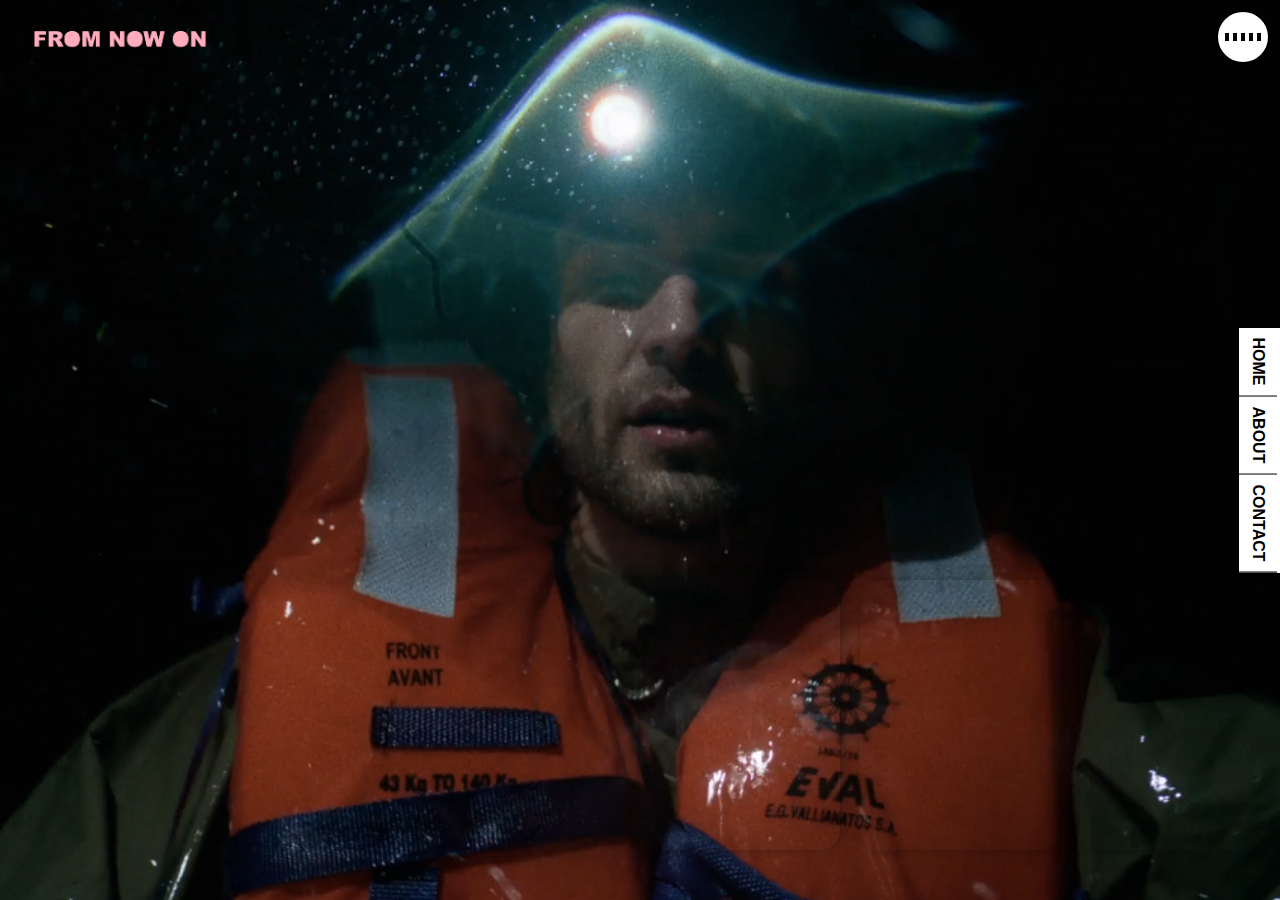
==== commit bf4bbe42: "holi" ====
--- a/FromNowOn/HTML/index.html
+++ b/FromNowOn/HTML/index.html
@@ -8,6 +8,8 @@
     <link rel="icon" href="../IMG/logoFNO.png" type="image/png">
 </head>
 <body>
+
+    <img src="../IMG/slogo.png" alt="Logo" class="logo">
 
     <header>
         <aside class="sidebar">
@@ -33,7 +35,7 @@
                 <img class="media" src="../IMG/persona.PNG" controlsList="nodownload">
                 </img>
                 <div class="content">
-                    <div class="type">Selectra Company Film</div>
+                    <div class="type">Selectra</div>
                 </div>
             </div>
 
@@ -41,7 +43,7 @@
                 <img class="media" src="../IMG/manos.PNG" controlsList="nodownload">
                 </img>
                 <div class="content">
-                    <div class="type">ADDIO by DanaTempesta</div>
+                    <div class="type">ADDIO</div>
                 </div>
             </div>
 
--- a/FromNowOn/CSS/style.css
+++ b/FromNowOn/CSS/style.css
@@ -6,6 +6,15 @@
     color: #eee;
     font-family: Poppins, sans-serif;
     overflow: hidden;
+}
+
+.logo {
+    position: fixed; /* Fija el logo en la parte superior izquierda */
+    top: 20px; /* Espacio desde la parte superior */
+    left: 20px; /* Espacio desde la izquierda */
+    max-width: 200px; /* Ancho máximo del logo */
+    height: auto; /* Mantiene la proporción del logo */
+    z-index: 200; /* Asegúrate de que esté por encima de otros elementos */
 }
 
 a {
@@ -72,7 +81,7 @@
 
 .slider .list .item .content {
     position: absolute;
-    top: 20%;
+    top: 40%;
     width: 100%; /* Cambiado a 100% para que se ajuste al contenedor */
     max-width: 80%;
     left: 50%;
@@ -82,6 +91,8 @@
     color: #fff;
     text-shadow: 0 5px 10px #0004;
 }
+
+
 
 .slider .list .item .content .title,
 .slider .list .item .content .type {
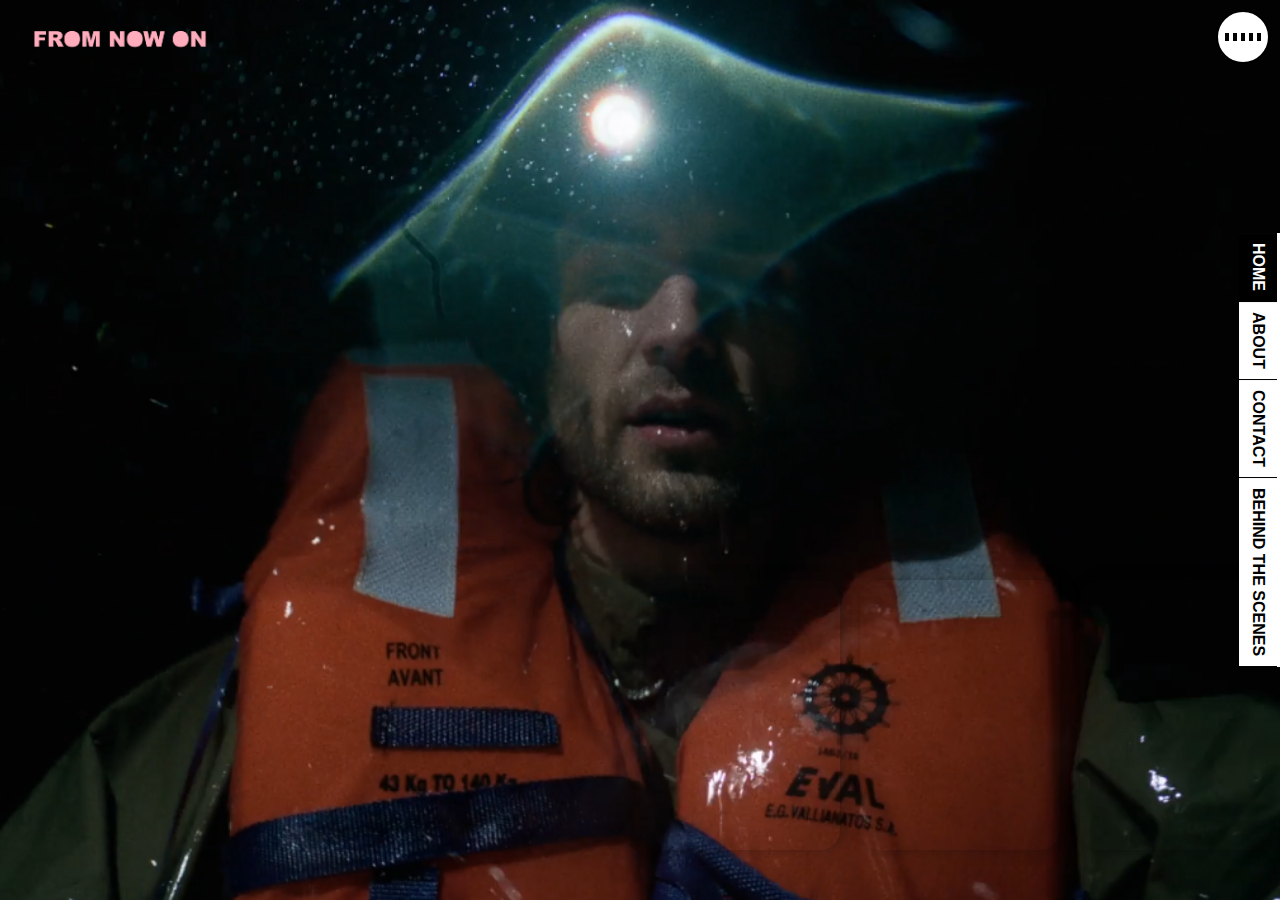
==== commit e8ae55f3: "barra y behind" ====
--- a/FromNowOn/HTML/index.html
+++ b/FromNowOn/HTML/index.html
@@ -13,9 +13,10 @@
 
     <header>
         <aside class="sidebar">
-            <a href="../HTML/index.html">HOME</a>
+            <a href="../HTML/index.html"class="active">HOME</a>
             <a href="../HTML/about.html">ABOUT</a>
             <a href="../HTML/contact.html">CONTACT</a>
+            <a href="../HTML/behindthescenes.html">BEHIND THE SCENES</a>
         </aside>
     </header>
 
--- a/FromNowOn/CSS/style.css
+++ b/FromNowOn/CSS/style.css
@@ -9,12 +9,12 @@
 }
 
 .logo {
-    position: fixed; /* Fija el logo en la parte superior izquierda */
-    top: 20px; /* Espacio desde la parte superior */
-    left: 20px; /* Espacio desde la izquierda */
-    max-width: 200px; /* Ancho máximo del logo */
-    height: auto; /* Mantiene la proporción del logo */
-    z-index: 200; /* Asegúrate de que esté por encima de otros elementos */
+    position: fixed;
+    top: 20px;
+    left: 20px;
+    max-width: 200px;
+    height: auto;
+    z-index: 200;
 }
 
 a {
@@ -22,15 +22,15 @@
 }
 
 header {
-    width: 100%; /* Ocupa el 100% del ancho disponible */
-    max-width: 80%; /* Limita el ancho máximo al 80% */
+    width: 100%;
+    max-width: 80%;
     height: 50px;
     display: flex;
     align-items: center;
-    position: fixed; /* Fija el header en la parte superior */
-    right: 0; /* Alinea el header al lado derecho */
-    top: 50%; /* Centra verticalmente */
-    transform: translateY(-50%); /* Ajusta la posición para centrar */
+    position: fixed;
+    right: 0;
+    top: 50%;
+    transform: translateY(-50%);
     z-index: 100;
 }
 
@@ -46,23 +46,21 @@
     border-radius: 2px;
 }
 
-/* Estilos para dispositivos móviles */
 @media (max-width: 768px) {
     header {
-        height: 40px; /* Ajusta la altura para móviles */
+        height: 40px;
     }
 
     header a {
-        padding: 4px 8px; /* Ajusta el padding para móviles */
-    }
-}
-
-/* Slider Styles */
+        padding: 4px 8px;
+    }
+}
+
 .slider {
-    height: 100vh; /* Asegúrate de que el slider ocupe toda la altura de la ventana */
-    width: 100vw; /* Asegúrate de que el slider ocupe toda la anchura de la ventana */
+    height: 100vh;
+    width: 100vw;
     overflow: hidden;
-    position: relative; /* Asegúrate de que el slider tenga un contexto de posicionamiento */
+    position: relative;
 }
 
 .slider .list .item {
@@ -74,15 +72,15 @@
 
 .slider .list .item img,
 .slider .list .item video { 
-    width: 100%; /* Cambiado a 100% para que se ajuste al contenedor */
-    height: 100%; /* Cambiado a 100% para que se ajuste al contenedor */
-    object-fit: cover; /* Mantiene la proporción y cubre el área */
+    width: 100%;
+    height: 100%;
+    object-fit: cover;
 }
 
 .slider .list .item .content {
     position: absolute;
     top: 40%;
-    width: 100%; /* Cambiado a 100% para que se ajuste al contenedor */
+    width: 100%;
     max-width: 80%;
     left: 50%;
     transform: translateX(-50%);
@@ -92,11 +90,9 @@
     text-shadow: 0 5px 10px #0004;
 }
 
-
-
 .slider .list .item .content .title,
 .slider .list .item .content .type {
-    font-size: 5em; /* Tamaño de fuente grande */
+    font-size: 5em;
     font-weight: bold;
     line-height: 1.3em;
 }
@@ -109,7 +105,6 @@
     z-index: 1;
 }
 
-/* Animaciones */
 .slider .list .item:nth-child(1) .content .title,
 .slider .list .item:nth-child(1) .content .type,
 .slider .list .item:nth-child(1) .content .description,
@@ -136,7 +131,6 @@
     animation-delay: 1s !important;
 }
 
-/* Slider Next/Prev Styles */
 .slider.next .list .item:nth-child(1) img,
 .slider.next .list .item:nth-child(1) video {
     width: 150px;
@@ -187,36 +181,33 @@
     animation: contentOut 1.5s linear 1 forwards !important;
 }
 
-/* Media Queries para Responsividad */
 @media (max-width: 768px) {
     .slider .list .item .content {
-        padding-right: 10%; /* Reduce el padding en pantallas más pequeñas */
+        padding-right: 10%;
     }
 
     .slider .list .item .content .title,
     .slider .list .item .content .type {
-        font-size: 3em; /* Reduce el tamaño de fuente en pantallas más pequeñas */
+        font-size: 3em;
     }
 }
 
 @media (max-width: 480px) {
     .slider .list .item .content {
-        top: 10%; /* Ajusta la posición en pantallas muy pequeñas */
+        top: 10%;
     }
 
     .slider .list .item .content .title,
     .slider .list .item .content .type {
-        font-size: 2.5em; /* Reduce aún más el tamaño de fuente */
+        font-size: 2.5em;
     }
 
     .slider.next .list .item:nth-child(1) img,
     .slider.next .list .item:nth-child(1) video {
-        width: 100px; /* Ajusta el tamaño de las imágenes/videos en pantallas pequeñas */
+        width: 100px;
         height: 150px;
     }
 }
-
-/* Thumbnail Styles */
 
 .thumbnail {
     position: absolute;
@@ -252,7 +243,6 @@
     box-shadow: 0 4px 20px rgba(0, 0, 0, 0.5);
 }
 
-
 @media (max-width: 768px) {
     .thumbnail {
         bottom: 30px; 
@@ -276,8 +266,6 @@
         height: 150px;
     }
 }
-
-
 
 .overlay {
     position: fixed;
@@ -309,13 +297,13 @@
 
 .overlay-description-container {
     display: flex; 
-    justify-content: space-between; 
-    align-items: flex-start;
-    gap: 10px; 
+    justify-content: flex-start; 
+    align-items: center;
+    gap: 60px; 
     flex-wrap: wrap; 
     padding: 20px; 
     position: absolute;
-    width: 100%; 
+    width: auto; 
     box-sizing: border-box; 
     max-width: 1200px; 
     margin: 0 auto; 
@@ -344,8 +332,6 @@
         
     }
 }
-
-
 
 .behind-the-scenes-button {
     margin-left: 15px; 
@@ -409,6 +395,10 @@
 .sidebar a:hover {
     background-color: #ffacbc; 
 }
+.sidebar a.active {
+    background-color: #000; /* Fondo oscuro */
+    color: white; /* Texto blanco cuando el enlace está activo */
+}
 
 @keyframes contentOut {
     to {
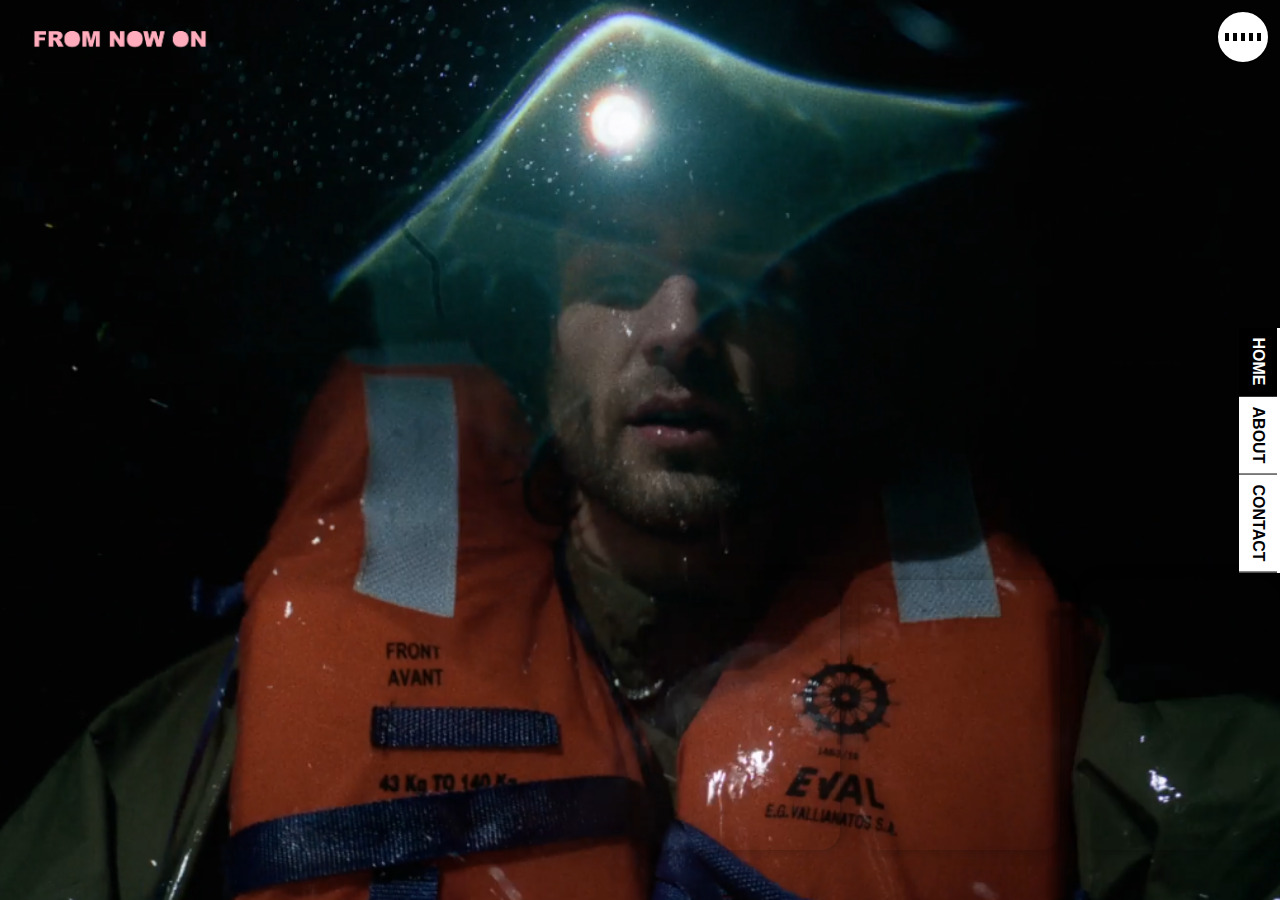
==== commit f90ecc56: "." ====
--- a/FromNowOn/HTML/index.html
+++ b/FromNowOn/HTML/index.html
@@ -16,7 +16,6 @@
             <a href="../HTML/index.html"class="active">HOME</a>
             <a href="../HTML/about.html">ABOUT</a>
             <a href="../HTML/contact.html">CONTACT</a>
-            <a href="../HTML/behindthescenes.html">BEHIND THE SCENES</a>
         </aside>
     </header>
 
@@ -131,7 +130,7 @@
         <div class="overlay-description-container">
             <div class="overlay-description" id="description1"></div>
             <div class="overlay-description" id="description2"></div>
-            <a href="tu_pagina.html" class="behind-the-scenes-button">Behind The Scenes</a>
+            <a href="../HTML/behindthescenes.html" class="behind-the-scenes-button">Behind The Scenes</a>
         </div>
     </div>
 
--- a/FromNowOn/CSS/style.css
+++ b/FromNowOn/CSS/style.css
@@ -95,6 +95,22 @@
     font-size: 5em;
     font-weight: bold;
     line-height: 1.3em;
+    transition: transform 0.3s ease;
+}
+
+.slider .list .item .content .type {
+    color: #ffacbc;
+    transition: color 0.3s ease, transform 0.3s ease;
+    cursor: pointer;
+}
+
+.slider .list .item .content .type:hover {
+    color: white;
+    transform: scale(1.05);
+}
+
+.slider .list .item .content .title:hover {
+    transform: scale(1.05);
 }
 
 .slider .list .item .type {
@@ -153,7 +169,7 @@
 }
 
 .slider.next .thumbnail {
-    animation: effectNext .5s linear 1 forwards;
+    animation: effectNext 5s linear 1 forwards;
 }
 
 .slider.prev .list .item:nth-child(2) {
@@ -208,6 +224,7 @@
         height: 150px;
     }
 }
+
 
 .thumbnail {
     position: absolute;
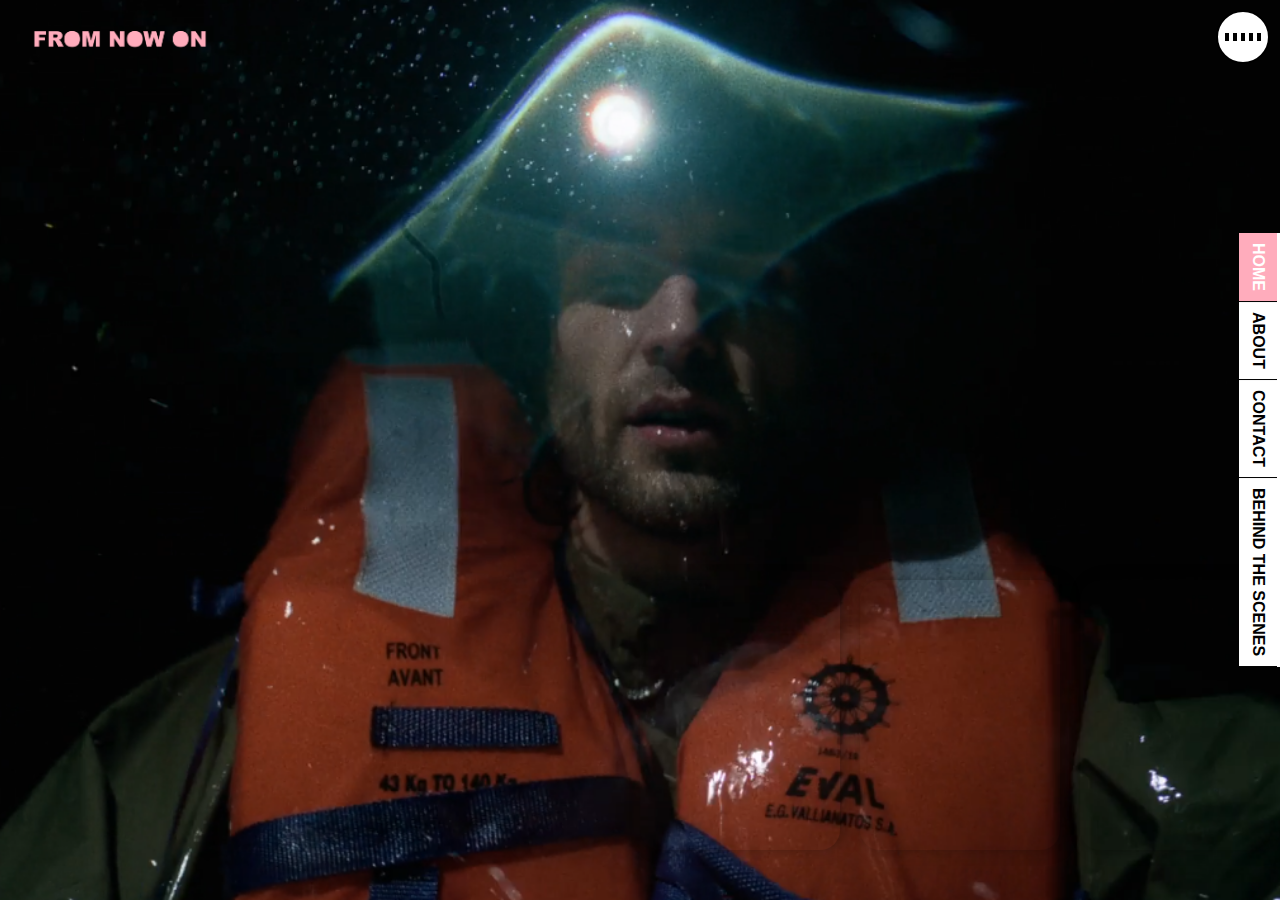
==== commit 621fa21e: "." ====
--- a/FromNowOn/HTML/index.html
+++ b/FromNowOn/HTML/index.html
@@ -16,6 +16,7 @@
             <a href="../HTML/index.html"class="active">HOME</a>
             <a href="../HTML/about.html">ABOUT</a>
             <a href="../HTML/contact.html">CONTACT</a>
+            <a href="../HTML/behindthescenes.html">BEHIND THE SCENES</a>
         </aside>
     </header>
 
@@ -130,7 +131,6 @@
         <div class="overlay-description-container">
             <div class="overlay-description" id="description1"></div>
             <div class="overlay-description" id="description2"></div>
-            <a href="../HTML/behindthescenes.html" class="behind-the-scenes-button">Behind The Scenes</a>
         </div>
     </div>
 
--- a/FromNowOn/CSS/style.css
+++ b/FromNowOn/CSS/style.css
@@ -413,7 +413,7 @@
     background-color: #ffacbc; 
 }
 .sidebar a.active {
-    background-color: #000; /* Fondo oscuro */
+    background-color: #ffacbc; /* Fondo oscuro */
     color: white; /* Texto blanco cuando el enlace está activo */
 }
 
